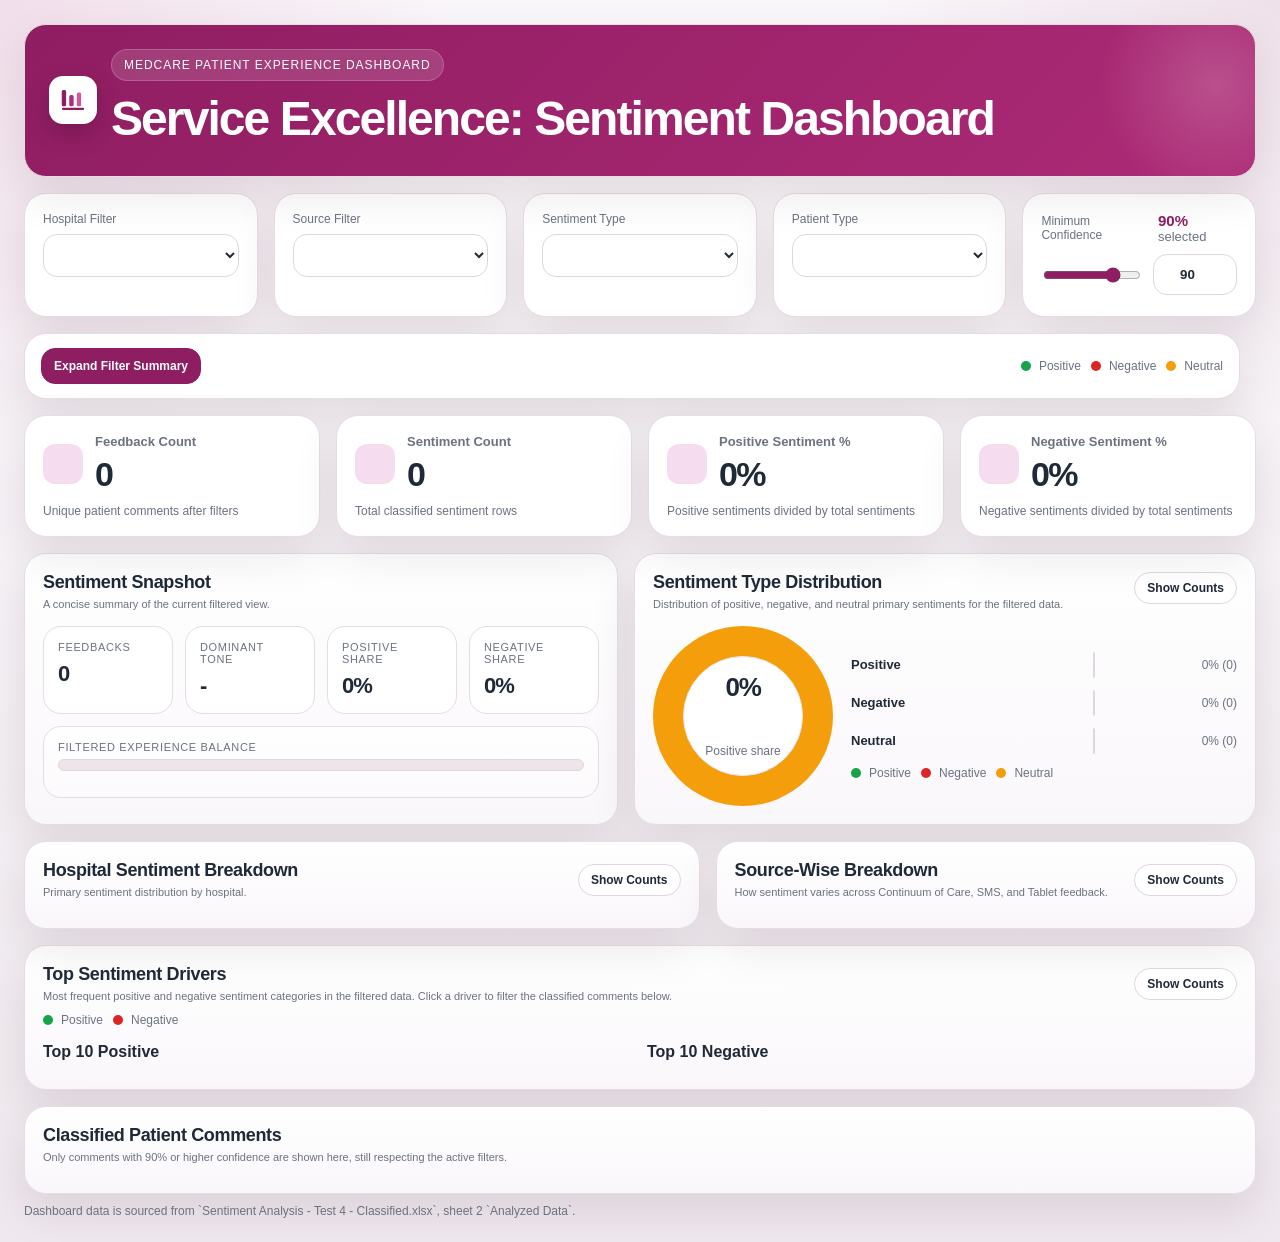
==== sentiment analysis v3/patient_sentiment_dashboard.html @ 159002b5 "Add Netlify-ready patient sentiment dashboard" ====
<!doctype html>
<html lang="en">
<head>
  <meta charset="utf-8" />
  <meta name="viewport" content="width=device-width, initial-scale=1" />
  <title>Service Excellence: Sentiment Dashboard</title>
  <style>
    :root{
      --bg:#f4f0f4;
      --panel:#ffffff;
      --panel-2:#faf7fa;
      --text:#1f2937;
      --muted:#6b7280;
      --line:#e5dce4;
      --brand:#8f1d62;
      --brand-2:#b02c78;
      --brand-soft:#f5dcef;
      --pos:#16a34a;
      --neg:#dc2626;
      --neu:#f59e0b;
      --shadow:0 18px 44px rgba(53, 14, 34, .10);
      --radius:22px;
    }
    *{box-sizing:border-box}
    body{
      margin:0;
      font-family:Inter, "Segoe UI", Arial, sans-serif;
      color:var(--text);
      background:
        radial-gradient(circle at top left, rgba(176,44,120,.12), transparent 26%),
        radial-gradient(circle at top right, rgba(143,29,98,.10), transparent 24%),
        linear-gradient(180deg, #faf7fa 0%, #f4f0f4 55%, #efe8ee 100%);
      min-height:100vh;
    }
    .wrap{max-width:1520px;margin:0 auto;padding:24px}
    .hero,.card{background:var(--panel);border:1px solid var(--line);border-radius:var(--radius);box-shadow:var(--shadow)}
    .hero{
      padding:24px;
      position:relative;
      overflow:hidden;
      background:
        linear-gradient(135deg, rgba(143,29,98,.96), rgba(176,44,120,.90)),
        var(--brand);
      color:#fff;
    }
    .hero::after{
      content:"";
      position:absolute;
      right:-80px; top:-60px;
      width:240px;height:240px;border-radius:50%;
      background:radial-gradient(circle, rgba(255,255,255,.18), transparent 68%);
    }
    .brand-row{display:flex;align-items:center;gap:14px;flex-wrap:wrap}
    .brand-mark{
      width:48px;height:48px;border-radius:14px;background:#fff;display:grid;place-items:center;
      box-shadow:0 10px 24px rgba(0,0,0,.18)
    }
    .brand-mark svg{width:30px;height:30px}
    .eyebrow{
      display:inline-flex;align-items:center;gap:8px;
      padding:8px 12px;border-radius:999px;
      background:rgba(255,255,255,.14);border:1px solid rgba(255,255,255,.18);
      color:#fff;font-size:12px;text-transform:uppercase;letter-spacing:.08em
    }
    h1{margin:14px 0 8px;font-size:clamp(28px,4vw,48px);line-height:1.02;letter-spacing:-.04em}
    .sub{max-width:1020px;color:rgba(255,255,255,.88);line-height:1.65;font-size:14px}
    .grid{display:grid;gap:16px;margin-top:16px}
    .filters{grid-template-columns:repeat(5,minmax(0,1fr))}
    .kpis{grid-template-columns:repeat(4,minmax(0,1fr))}
    .two-col{grid-template-columns:1.25fr 1fr}
    .three-col{grid-template-columns:1.05fr 1.05fr 1.35fr}
    .card{padding:18px}
    .card.soft{background:linear-gradient(180deg, var(--panel), var(--panel-2))}
    .section-title{display:flex;justify-content:space-between;align-items:flex-start;gap:14px;margin-bottom:14px}
    .section-title h2{margin:0;font-size:18px;letter-spacing:-.02em}
    .section-title p{margin:4px 0 0;color:var(--muted);font-size:11px;line-height:1.35}
    .control label,.field label{display:block;margin-bottom:8px;color:var(--muted);font-size:12px}
    .control select,.control input,.field select,.field input{
      width:100%;border:1px solid #e0d6df;border-radius:14px;background:#fff;color:var(--text);
      padding:12px 14px;outline:none
    }
    .control input[type="number"]{appearance:textfield}
    .confidence-head{display:flex;justify-content:space-between;align-items:center;gap:8px;margin-bottom:8px}
    .confidence-value{font-size:13px;color:var(--muted)}
    .confidence-value strong{color:var(--brand);font-size:15px}
    .confidence-row{display:flex;gap:10px;align-items:center}
    .confidence-row input[type="range"]{flex:1;accent-color:var(--brand)}
    .confidence-row input[type="number"]{width:84px;text-align:center;font-weight:700}
    .switch-row{display:flex;gap:10px;align-items:center;justify-content:space-between}
    .btn{
      border:1px solid #e0d6df;background:#fff;color:var(--text);
      border-radius:14px;padding:12px 14px;font-weight:700;cursor:pointer
    }
    .btn.primary{background:var(--brand);border-color:var(--brand);color:#fff}
    .btn.ghost{background:#fff}
    .metric{
      padding:18px;min-height:122px;display:flex;flex-direction:column;justify-content:space-between;position:relative;overflow:hidden
    }
    .metric .top{display:flex;align-items:center;gap:12px}
    .metric .icon{
      width:40px;height:40px;border-radius:12px;display:grid;place-items:center;
      background:var(--brand-soft);color:var(--brand)
    }
    .metric svg{width:21px;height:21px}
    .metric .label{color:var(--muted);font-size:13px;font-weight:600}
    .metric .value{font-size:34px;font-weight:800;letter-spacing:-.05em;margin-top:6px}
    .metric .hint{color:var(--muted);font-size:12px}
    .pulse{
      display:grid;gap:12px;align-content:start
    }
    .pulse-grid{display:grid;grid-template-columns:1fr 1fr;gap:12px}
    .pulse-box{
      padding:14px;border-radius:18px;background:linear-gradient(180deg, #fff, #fcfafc);border:1px solid var(--line)
    }
    .pulse-box .k{font-size:11px;color:var(--muted);margin-bottom:6px;text-transform:uppercase;letter-spacing:.06em}
    .pulse-box .v{font-size:18px;font-weight:800;letter-spacing:-.03em}
    .scorebar{height:12px;border-radius:999px;background:#ede5ea;overflow:hidden;border:1px solid #e0d6df}
    .scorebar > div{height:100%}
    .legend{display:flex;flex-wrap:wrap;gap:10px;align-items:center}
    .legend .item{display:inline-flex;gap:8px;align-items:center;font-size:12px;color:var(--muted)}
    .dot{width:10px;height:10px;border-radius:999px}
    .dot.pos{background:var(--pos)} .dot.neg{background:var(--neg)} .dot.neu{background:var(--neu)}
    .stack-list{display:grid;gap:10px}
    .stack-row{display:grid;grid-template-columns:230px 1fr 130px;gap:12px;align-items:center}
    .stack-name{font-size:13px;font-weight:700}
    .stack{
      height:26px;display:flex;border-radius:999px;overflow:hidden;background:#eee5ea;border:1px solid #e0d6df
    }
    .seg{height:100%}
    .seg.pos{background:linear-gradient(90deg, #34d399, var(--pos))}
    .seg.neg{background:linear-gradient(90deg, #f87171, var(--neg))}
    .seg.neu{background:linear-gradient(90deg, #fcd34d, var(--neu))}
    .metric-label{font-size:12px;color:var(--muted);text-align:right;font-variant-numeric:tabular-nums}
    .metric-label strong{color:var(--text)}
    .chart-grid{display:grid;gap:12px}
    .source-row{display:grid;grid-template-columns:170px 1fr 130px;gap:12px;align-items:center}
    .source-name{font-size:13px;font-weight:700}
    .source-bars{display:grid;gap:6px}
    .source-bars .bar{height:26px;border-radius:999px;overflow:hidden;background:#eee5ea;border:1px solid #e0d6df;display:flex}
    .source-bars .bar span{height:100%}
    .source-bars .bar .pos{background:var(--pos)} .source-bars .bar .neg{background:var(--neg)} .source-bars .bar .neu{background:var(--neu)}
    .donut-wrap{display:grid;grid-template-columns:180px 1fr;gap:18px;align-items:center}
    .donut{
      width:180px;height:180px;border-radius:50%;
      background:
        conic-gradient(var(--pos) 0 0, var(--neg) 0 0, var(--neu) 0 0);
      position:relative;margin:0 auto;
    }
    .donut::after{
      content:"";position:absolute;inset:30px;border-radius:50%;background:#fff;border:1px solid #eee5ea
    }
    .donut-center{
      position:absolute;inset:0;display:grid;place-items:center;text-align:center;z-index:1;padding:28px
    }
    .donut-center strong{display:block;font-size:26px;letter-spacing:-.05em}
    .donut-center span{display:block;color:var(--muted);font-size:12px;line-height:1.4;margin-top:4px}
    .trend-tags{display:flex;gap:10px;flex-wrap:wrap;margin-top:12px}
    .tag{
      display:inline-flex;align-items:center;gap:8px;padding:8px 10px;border-radius:999px;
      background:#fff;border:1px solid var(--line);font-size:12px;color:var(--text)
    }
    .tag .sw{width:10px;height:10px;border-radius:999px}
    .tag .sw.pos{background:var(--pos)} .tag .sw.neg{background:var(--neg)} .tag .sw.neu{background:var(--neu)}
    .list-card{display:grid;gap:14px}
    .sent-list{display:grid;gap:10px}
    .sent-item{
      padding:12px 14px;border:1px solid var(--line);border-radius:16px;background:linear-gradient(180deg,#fff,#fcfafc)
    }
    .sent-item.clickable{cursor:pointer;transition:transform .15s ease,border-color .15s ease,box-shadow .15s ease}
    .sent-item.clickable:hover{transform:translateY(-1px);border-color:#d8bfd0;box-shadow:0 10px 22px rgba(53, 14, 34, .08)}
    .sent-item.active{border-color:var(--brand);box-shadow:0 0 0 1px rgba(143,29,98,.16), 0 14px 28px rgba(53, 14, 34, .10)}
    .sent-item .row{display:flex;justify-content:space-between;gap:12px;align-items:flex-start}
    .sent-item .t{font-weight:800;font-size:13px;line-height:1.45}
    .sent-item .m{font-size:12px;color:var(--muted)}
    .sent-item .bar{height:10px;border-radius:999px;overflow:hidden;background:#eee5ea;margin-top:10px}
    .sent-item .bar > div{height:100%}
    .sent-item.pos .bar > div{background:var(--pos)} .sent-item.neg .bar > div{background:var(--neg)}
    .sent-item .share{font-size:12px;font-variant-numeric:tabular-nums;color:var(--muted);white-space:nowrap}
    .comments{
      display:grid;gap:10px;max-height:460px;overflow:auto;padding-right:4px
    }
    .comment{
      border:1px solid var(--line);border-radius:16px;padding:14px;background:#fff
    }
    .comment-top{display:flex;justify-content:space-between;gap:12px;align-items:center;flex-wrap:wrap;margin-bottom:8px}
    .chips{display:flex;gap:8px;flex-wrap:wrap}
    .chip{
      padding:5px 9px;border-radius:999px;font-size:11px;font-weight:700;
      background:var(--brand-soft);color:var(--brand);border:1px solid #ead3e2
    }
    .chip.pos{background:#e9f9ef;color:var(--pos);border-color:#c8efd1}
    .chip.neg{background:#feecec;color:var(--neg);border-color:#f9cdcd}
    .chip.neu{background:#fff6dd;color:#a16207;border-color:#f8e7b6}
    .comment p{margin:0;color:var(--text);line-height:1.55;font-size:13px}
    .comment-filter-note{color:var(--muted);font-size:12px;margin-bottom:10px}
    .table-head,.table-row{
      display:grid;grid-template-columns:160px 140px 1fr 120px 100px;gap:12px;align-items:start
    }
    .table-head{
      color:var(--muted);font-size:12px;font-weight:700;padding:0 10px 8px
    }
    .table-row{
      padding:12px 10px;border-top:1px solid #eee5ea
    }
    .table-row .comment-cell{font-size:13px;line-height:1.45}
    .empty{
      padding:16px;border:1px dashed #d8c7d1;border-radius:16px;background:#fcfafc;color:var(--muted);text-align:center
    }
    .footer{color:var(--muted);font-size:12px;margin-top:10px}
    .toolbar{display:flex;justify-content:space-between;align-items:center;gap:12px;flex-wrap:wrap}
    .toggles{display:flex;gap:10px;align-items:center;flex-wrap:wrap}
    .modal-backdrop{
      position:fixed;inset:0;background:rgba(17,24,39,.45);display:none;align-items:center;justify-content:center;padding:20px;z-index:50
    }
    .modal-backdrop.open{display:flex}
    .modal{
      width:min(860px,100%);background:#fff;border-radius:24px;border:1px solid #eadce4;box-shadow:0 26px 80px rgba(0,0,0,.22);overflow:hidden
    }
    .modal-head,.modal-body{padding:18px 20px}
    .modal-head{display:flex;justify-content:space-between;gap:12px;align-items:center;border-bottom:1px solid #eee5ea;background:#fcfafc}
    .modal-head h3{margin:0;font-size:18px}
    .modal-body{display:grid;grid-template-columns:1fr 1fr;gap:14px}
    .panel-head{display:flex;justify-content:space-between;align-items:center;gap:10px;margin-bottom:10px;flex-wrap:wrap}
    .panel-actions{display:flex;gap:10px;align-items:center;flex-wrap:wrap}
    .panel-toggle{
      border:1px solid #e0d6df;background:#fff;color:var(--text);border-radius:999px;padding:8px 12px;
      font-size:12px;font-weight:800;cursor:pointer
    }
    .panel-toggle.on{background:var(--brand);border-color:var(--brand);color:#fff}
    .panel-stats{display:flex;gap:10px;align-items:center;flex-wrap:wrap}
    .panel-stat{
      padding:8px 10px;border-radius:999px;background:#fff;border:1px solid var(--line);
      font-size:12px;font-weight:800;color:var(--text)
    }
    .summary-grid{display:grid;grid-template-columns:repeat(4,minmax(0,1fr));gap:12px}
    .summary-stat{
      padding:14px;border:1px solid var(--line);border-radius:18px;background:#fff
    }
    .summary-stat .k{font-size:11px;color:var(--muted);margin-bottom:8px;text-transform:uppercase;letter-spacing:.06em}
    .summary-stat .v{font-size:22px;font-weight:800;letter-spacing:-.04em}
    .mini-box{padding:14px;border-radius:16px;background:#fff;border:1px solid var(--line)}
    .mini-box .k{font-size:12px;color:var(--muted);margin-bottom:6px}
    .mini-box .v{font-size:16px;font-weight:800}
    @media (max-width:1180px){
      .filters,.kpis,.two-col,.three-col,.donut-wrap,.modal-body,.summary-grid{grid-template-columns:1fr 1fr}
      .stack-row,.source-row,.table-head,.table-row{grid-template-columns:1fr}
    }
    @media (max-width:760px){
      .wrap{padding:14px}
      .filters,.kpis,.two-col,.three-col,.donut-wrap,.modal-body,.summary-grid{grid-template-columns:1fr}
      .hero{padding:20px}
      .metric .value{font-size:30px}
    }
  </style>
</head>
<body>
  <div class="wrap">
    <section class="hero">
      <div class="brand-row">
        <div class="brand-mark" aria-hidden="true">
          <svg viewBox="0 0 24 24" fill="none">
            <rect x="3" y="4" width="3.5" height="13" rx="1.2" fill="#8f1d62"/>
            <rect x="9" y="8" width="3.5" height="9" rx="1.2" fill="#b02c78"/>
            <rect x="15" y="6" width="3.5" height="11" rx="1.2" fill="#d05a97"/>
            <path d="M4 19h16" stroke="#8f1d62" stroke-width="1.8" stroke-linecap="round"/>
          </svg>
        </div>
        <div>
          <div class="eyebrow">Medcare Patient Experience Dashboard</div>
          <h1>Service Excellence: Sentiment Dashboard</h1>
        </div>
      </div>
    </section>

    <section class="grid filters">
      <div class="card control"><label>Hospital Filter</label><select id="hospitalFilter"></select></div>
      <div class="card control"><label>Source Filter</label><select id="sourceFilter"></select></div>
      <div class="card control"><label>Sentiment Type</label><select id="polarityFilter"></select></div>
      <div class="card control"><label>Patient Type</label><select id="patientTypeFilter"></select></div>
      <div class="card control">
        <div class="confidence-head">
          <label style="margin:0">Minimum Confidence</label>
          <div class="confidence-value"><strong id="confidenceValue">90%</strong> selected</div>
        </div>
        <div class="confidence-row">
          <input id="confidenceRange" type="range" min="0" max="100" step="1" value="90" />
          <input id="confidenceInput" type="number" min="0" max="100" step="1" value="90" />
        </div>
      </div>
    </section>

    <section class="grid" style="grid-template-columns:1fr auto;align-items:center">
      <div class="toolbar card" style="padding:14px 16px">
        <div style="display:flex;gap:10px;align-items:center;flex-wrap:wrap">
          <button id="contextBtn" class="btn primary" style="font-size:12px;padding:10px 12px" type="button">Expand Filter Summary</button>
        </div>
        <div class="legend" id="legendTop">
          <span class="item"><span class="dot pos"></span>Positive</span>
          <span class="item"><span class="dot neg"></span>Negative</span>
          <span class="item"><span class="dot neu"></span>Neutral</span>
        </div>
      </div>
    </section>

    <section class="grid kpis">
      <div class="card metric"><div class="top"><div class="icon" id="kpiIcon1"></div><div><div class="label">Feedback Count</div><div class="value" id="feedbackCount">0</div></div></div><div class="hint">Unique patient comments after filters</div></div>
      <div class="card metric"><div class="top"><div class="icon" id="kpiIcon2"></div><div><div class="label">Sentiment Count</div><div class="value" id="sentimentCount">0</div></div></div><div class="hint">Total classified sentiment rows</div></div>
      <div class="card metric"><div class="top"><div class="icon" id="kpiIcon3"></div><div><div class="label">Positive Sentiment %</div><div class="value" id="positiveRate">0%</div></div></div><div class="hint">Positive sentiments divided by total sentiments</div></div>
      <div class="card metric"><div class="top"><div class="icon" id="kpiIcon4"></div><div><div class="label">Negative Sentiment %</div><div class="value" id="negativeRate">0%</div></div></div><div class="hint">Negative sentiments divided by total sentiments</div></div>
    </section>

    <section class="grid two-col">
      <div class="card soft">
        <div class="section-title">
          <div>
            <h2>Sentiment Snapshot</h2>
            <p>A concise summary of the current filtered view.</p>
          </div>
        </div>
        <div class="summary-grid">
          <div class="summary-stat"><div class="k">Feedbacks</div><div class="v" id="snapshotFeedbacks">0</div></div>
          <div class="summary-stat"><div class="k">Dominant Tone</div><div class="v" id="dominantSentiment">-</div></div>
          <div class="summary-stat"><div class="k">Positive Share</div><div class="v" id="snapshotPositive">0%</div></div>
          <div class="summary-stat"><div class="k">Negative Share</div><div class="v" id="snapshotNegative">0%</div></div>
        </div>
        <div class="pulse-box" style="margin-top:12px">
          <div class="k">Filtered experience balance</div>
          <div class="scorebar"><div id="balanceBar" style="width:0%;background:var(--brand)"></div></div>
          <div class="trend-tags" id="pulseTags"></div>
        </div>
      </div>
      <div class="card soft">
        <div class="section-title">
          <div>
            <h2>Sentiment Type Distribution</h2>
            <p>Distribution of positive, negative, and neutral primary sentiments for the filtered data.</p>
          </div>
          <div class="panel-actions">
            <button class="panel-toggle" id="distributionCountToggle" type="button">Show Counts</button>
          </div>
        </div>
        <div class="donut-wrap">
          <div class="donut" id="donutChart">
            <div class="donut-center"><strong id="donutCenterValue">0%</strong><span id="donutCenterLabel">Positive share</span></div>
          </div>
          <div class="chart-grid">
            <div class="stack-row">
              <div class="stack-name">Positive</div>
              <div class="stack"><div id="distPos" class="seg pos" style="width:0%"></div></div>
              <div class="metric-label" id="distPosLabel">0% (0)</div>
            </div>
            <div class="stack-row">
              <div class="stack-name">Negative</div>
              <div class="stack"><div id="distNeg" class="seg neg" style="width:0%"></div></div>
              <div class="metric-label" id="distNegLabel">0% (0)</div>
            </div>
            <div class="stack-row">
              <div class="stack-name">Neutral</div>
              <div class="stack"><div id="distNeu" class="seg neu" style="width:0%"></div></div>
              <div class="metric-label" id="distNeuLabel">0% (0)</div>
            </div>
            <div class="legend">
              <span class="item"><span class="dot pos"></span>Positive</span>
              <span class="item"><span class="dot neg"></span>Negative</span>
              <span class="item"><span class="dot neu"></span>Neutral</span>
            </div>
          </div>
        </div>
      </div>
    </section>

    <section class="grid two-col">
      <div class="card soft">
        <div class="panel-head">
          <div class="section-title" style="margin:0">
            <div>
              <h2>Hospital Sentiment Breakdown</h2>
              <p>Primary sentiment distribution by hospital.</p>
            </div>
          </div>
          <div class="panel-actions">
            <button class="panel-toggle" id="hospitalCountToggle" type="button">Show Counts</button>
          </div>
        </div>
        <div id="hospitalBreakdown" class="stack-list"></div>
      </div>
      <div class="card soft">
        <div class="panel-head">
          <div class="section-title" style="margin:0">
            <div>
              <h2>Source-Wise Breakdown</h2>
              <p>How sentiment varies across Continuum of Care, SMS, and Tablet feedback.</p>
            </div>
          </div>
          <div class="panel-actions">
            <button class="panel-toggle" id="sourceCountToggle" type="button">Show Counts</button>
          </div>
        </div>
        <div id="sourceBreakdown" class="chart-grid"></div>
      </div>
    </section>

    <section class="card soft" style="margin-top:16px">
      <div class="panel-head">
        <div class="section-title" style="margin:0">
          <div>
            <h2>Top Sentiment Drivers</h2>
            <p>Most frequent positive and negative sentiment categories in the filtered data. Click a driver to filter the classified comments below.</p>
          </div>
        </div>
        <div class="panel-actions">
          <button class="panel-toggle" id="driversCountToggle" type="button">Show Counts</button>
        </div>
      </div>
      <div class="legend" style="margin-bottom:8px">
        <span class="item"><span class="dot pos"></span>Positive</span>
        <span class="item"><span class="dot neg"></span>Negative</span>
      </div>
      <div class="grid" style="grid-template-columns:1fr 1fr;gap:14px">
        <div>
          <div style="font-weight:800;margin-bottom:10px">Top 10 Positive</div>
          <div id="topPositive" class="sent-list"></div>
        </div>
        <div>
          <div style="font-weight:800;margin-bottom:10px">Top 10 Negative</div>
          <div id="topNegative" class="sent-list"></div>
        </div>
      </div>
    </section>

    <section class="card soft" style="margin-top:16px">
      <div class="panel-head">
        <div class="section-title" style="margin:0">
          <div>
            <h2>Classified Patient Comments</h2>
            <p>Only comments with 90% or higher confidence are shown here, still respecting the active filters.</p>
          </div>
        </div>
      </div>
      <div id="commentsTable"></div>
    </section>

    <div class="footer">Dashboard data is sourced from `Sentiment Analysis - Test 4 - Classified.xlsx`, sheet 2 `Analyzed Data`.</div>
  </div>

  <div class="modal-backdrop" id="contextModal" aria-hidden="true">
    <div class="modal" role="dialog" aria-modal="true" aria-labelledby="contextTitle">
      <div class="modal-head">
        <h3 id="contextTitle">Current Filter Summary</h3>
        <button class="btn ghost" id="closeContextBtn" type="button">Close</button>
      </div>
      <div class="modal-body" id="contextBody"></div>
    </div>
  </div>

  <script src="patient_sentiment_dashboard_data.js"></script>
  <script>
    const sourceData = window.sentimentDashboardData;
    const summary = sourceData.summary;
    const analyzed = sourceData.analyzed;
    const sentimentCountByFeedback = new Map();
    analyzed.forEach(row => {
      const id = row['Feedback ID'];
      sentimentCountByFeedback.set(id, (sentimentCountByFeedback.get(id) || 0) + 1);
    });

    const state = {
      hospital: 'All',
      source: 'All',
      polarity: 'All',
      patientType: 'All',
      confidence: 90,
      selectedDriver: '',
      showCounts: {
        distribution: false,
        hospital: false,
        source: false,
        drivers: false
      }
    };

    const meta = {
      hospitals: ['All', ...sourceData.meta.hospitals],
      sources: ['All', ...sourceData.meta.sources],
      polarities: ['All', 'Positive', 'Negative', 'Neutral'],
      patientTypes: ['All', ...(sourceData.meta.patient_types || ['IP', 'OP'])]
    };

    const iconSvg = (type) => {
      const icons = {
        comments: '<svg viewBox="0 0 24 24" fill="none"><path d="M5 5h14v9H9l-4 4V5z" stroke="currentColor" stroke-width="1.8" stroke-linejoin="round"/><path d="M8 8h8M8 11h5" stroke="currentColor" stroke-width="1.8" stroke-linecap="round"/></svg>',
        pulse: '<svg viewBox="0 0 24 24" fill="none"><path d="M4 13h3l2-6 4 12 2-6h5" stroke="currentColor" stroke-width="1.8" stroke-linecap="round" stroke-linejoin="round"/></svg>',
        up: '<svg viewBox="0 0 24 24" fill="none"><path d="M12 19V5m0 0l-5 5m5-5 5 5" stroke="currentColor" stroke-width="1.8" stroke-linecap="round" stroke-linejoin="round"/></svg>',
        down: '<svg viewBox="0 0 24 24" fill="none"><path d="M12 5v14m0 0l-5-5m5 5 5-5" stroke="currentColor" stroke-width="1.8" stroke-linecap="round" stroke-linejoin="round"/></svg>',
        filter: '<svg viewBox="0 0 24 24" fill="none"><path d="M4 6h16l-6 7v5l-4 2v-7L4 6z" stroke="currentColor" stroke-width="1.8" stroke-linejoin="round"/></svg>'
      };
      return icons[type] || icons.filter;
    };

    document.getElementById('kpiIcon1').innerHTML = iconSvg('comments');
    document.getElementById('kpiIcon2').innerHTML = iconSvg('pulse');
    document.getElementById('kpiIcon3').innerHTML = iconSvg('up');
    document.getElementById('kpiIcon4').innerHTML = iconSvg('down');

    const el = {
      hospital: document.getElementById('hospitalFilter'),
      source: document.getElementById('sourceFilter'),
      polarity: document.getElementById('polarityFilter'),
      patientType: document.getElementById('patientTypeFilter'),
      confidenceRange: document.getElementById('confidenceRange'),
      confidenceInput: document.getElementById('confidenceInput'),
      confidenceValue: document.getElementById('confidenceValue'),
      distributionCountToggle: document.getElementById('distributionCountToggle'),
      hospitalCountToggle: document.getElementById('hospitalCountToggle'),
      sourceCountToggle: document.getElementById('sourceCountToggle'),
      driversCountToggle: document.getElementById('driversCountToggle'),
      feedbackCount: document.getElementById('feedbackCount'),
      sentimentCount: document.getElementById('sentimentCount'),
      positiveRate: document.getElementById('positiveRate'),
      negativeRate: document.getElementById('negativeRate'),
      dominantSentiment: document.getElementById('dominantSentiment'),
      snapshotFeedbacks: document.getElementById('snapshotFeedbacks'),
      snapshotPositive: document.getElementById('snapshotPositive'),
      snapshotNegative: document.getElementById('snapshotNegative'),
      balanceBar: document.getElementById('balanceBar'),
      pulseTags: document.getElementById('pulseTags'),
      donutChart: document.getElementById('donutChart'),
      donutCenterValue: document.getElementById('donutCenterValue'),
      donutCenterLabel: document.getElementById('donutCenterLabel'),
      distPos: document.getElementById('distPos'),
      distNeg: document.getElementById('distNeg'),
      distNeu: document.getElementById('distNeu'),
      distPosLabel: document.getElementById('distPosLabel'),
      distNegLabel: document.getElementById('distNegLabel'),
      distNeuLabel: document.getElementById('distNeuLabel'),
      hospitalBreakdown: document.getElementById('hospitalBreakdown'),
      sourceBreakdown: document.getElementById('sourceBreakdown'),
      topPositive: document.getElementById('topPositive'),
      topNegative: document.getElementById('topNegative'),
      commentsTable: document.getElementById('commentsTable'),
      contextBtn: document.getElementById('contextBtn'),
      contextModal: document.getElementById('contextModal'),
      closeContextBtn: document.getElementById('closeContextBtn'),
      contextBody: document.getElementById('contextBody')
    };

    function fillSelect(node, values){
      node.innerHTML = values.map(v => `<option value="${v}">${v}</option>`).join('');
      node.value = values[0];
    }

    fillSelect(el.hospital, meta.hospitals);
    fillSelect(el.source, meta.sources);
    fillSelect(el.polarity, meta.polarities);
    fillSelect(el.patientType, meta.patientTypes);

    function fmtPanelShare(panel, pct, count){
      const p = `${pct.toFixed(1)}%`;
      return state.showCounts[panel] ? `${p} (${count.toLocaleString()})` : p;
    }

    function cleanText(v){
      return String(v ?? '').replace(/\u00a0/g, ' ').replace(/\s+/g, ' ').trim();
    }

    function escapeAttr(v){
      return cleanText(v)
        .replace(/&/g, '&amp;')
        .replace(/"/g, '&quot;')
        .replace(/'/g, '&#39;')
        .replace(/</g, '&lt;')
        .replace(/>/g, '&gt;');
    }

    function primaryFilter(row){
      return (state.hospital === 'All' || row['Unit Name'] === state.hospital)
        && (state.source === 'All' || row['Source'] === state.source)
        && (state.polarity === 'All' || row['Primary Polarity'] === state.polarity)
        && (state.patientType === 'All' || row['Patient Type'] === state.patientType)
        && Number(row['Primary Confidence'] || 0) >= state.confidence;
    }

    function sentimentFilter(row){
      return (state.hospital === 'All' || row['Unit Name'] === state.hospital)
        && (state.source === 'All' || row['Source'] === state.source)
        && (state.polarity === 'All' || row['Sentiment Type (Polarity)'] === state.polarity)
        && (state.patientType === 'All' || row['Patient Type'] === state.patientType)
        && Number(row['Confidence'] || 0) >= state.confidence;
    }

    function updateKpis(sumRows, senRows){
      const uniqComments = new Set(sumRows.map(r => r['Feedback ID'])).size;
      const positive = senRows.filter(r => r['Sentiment Type (Polarity)'] === 'Positive').length;
      const negative = senRows.filter(r => r['Sentiment Type (Polarity)'] === 'Negative').length;
      const total = senRows.length || 1;
      el.feedbackCount.textContent = uniqComments.toLocaleString();
      el.sentimentCount.textContent = senRows.length.toLocaleString();
      el.positiveRate.textContent = `${((positive/total)*100).toFixed(1)}%`;
      el.negativeRate.textContent = `${((negative/total)*100).toFixed(1)}%`;
      el.snapshotFeedbacks.textContent = uniqComments.toLocaleString();
      el.snapshotPositive.textContent = `${((positive/total)*100).toFixed(1)}%`;
      el.snapshotNegative.textContent = `${((negative/total)*100).toFixed(1)}%`;
    }

    function updatePulse(sumRows, senRows){
      const positive = sumRows.filter(r => r['Primary Polarity'] === 'Positive').length;
      const negative = sumRows.filter(r => r['Primary Polarity'] === 'Negative').length;
      const neutral = sumRows.filter(r => r['Primary Polarity'] === 'Neutral').length;
      const total = sumRows.length || 1;
      const posPct = positive / total;
      const negPct = negative / total;
      const neuPct = neutral / total;
      const dominant = [
        ['Positive', positive],
        ['Negative', negative],
        ['Neutral', neutral]
      ].sort((a,b)=>b[1]-a[1])[0][0];
      el.dominantSentiment.textContent = dominant;
      el.balanceBar.style.width = `${Math.max(8, Math.min(100, (posPct - negPct + 1) * 50))}%`;
      el.balanceBar.style.background = dominant === 'Negative' ? 'var(--neg)' : dominant === 'Neutral' ? 'var(--neu)' : 'var(--brand)';
      const topPos = topBySentiment(senRows, 'Positive')[0];
      const topNeg = topBySentiment(senRows, 'Negative')[0];
      el.pulseTags.innerHTML = [
        topPos ? `<span class="tag"><span class="sw pos"></span>Top strength: ${cleanText(topPos[0])}</span>` : '',
        topNeg ? `<span class="tag"><span class="sw neg"></span>Top issue: ${cleanText(topNeg[0])}</span>` : '',
        `<span class="tag"><span class="sw neu"></span>Neutral share: ${(neuPct * 100).toFixed(1)}%</span>`
      ].join('');
    }

    function topBySentiment(senRows, polarity){
      const counts = {};
      senRows.filter(r => r['Sentiment Type (Polarity)'] === polarity).forEach(r => {
        const name = r['Sentiment Category'];
        counts[name] = (counts[name] || 0) + 1;
      });
      return Object.entries(counts).sort((a,b)=>b[1]-a[1]).slice(0,10);
    }

    function updateDistribution(sumRows){
      const total = sumRows.length || 1;
      const counts = {
        Positive: sumRows.filter(r => r['Primary Polarity'] === 'Positive').length,
        Negative: sumRows.filter(r => r['Primary Polarity'] === 'Negative').length,
        Neutral: sumRows.filter(r => r['Primary Polarity'] === 'Neutral').length
      };
      const pos = counts.Positive / total * 100;
      const neg = counts.Negative / total * 100;
      const neu = counts.Neutral / total * 100;
      el.donutChart.style.background = `conic-gradient(var(--pos) 0 ${pos}%, var(--neg) ${pos}% ${pos+neg}%, var(--neu) ${pos+neg}% 100%)`;
      el.donutCenterValue.textContent = `${pos.toFixed(1)}%`;
      el.donutCenterLabel.textContent = 'Positive share';
      el.distPos.style.width = `${pos}%`;
      el.distNeg.style.width = `${neg}%`;
      el.distNeu.style.width = `${neu}%`;
      el.distPosLabel.textContent = fmtPanelShare('distribution', pos, counts.Positive);
      el.distNegLabel.textContent = fmtPanelShare('distribution', neg, counts.Negative);
      el.distNeuLabel.textContent = fmtPanelShare('distribution', neu, counts.Neutral);
    }

    function updateHospitalBreakdown(sumRows){
      const hospitals = sourceData.meta.hospitals
        .map(h => {
          const rows = sumRows.filter(r => r['Unit Name'] === h);
          return { h, rows, total: rows.length };
        })
        .filter(item => item.total > 0)
        .sort((a, b) => b.total - a.total || a.h.localeCompare(b.h));
      const html = hospitals.map(({ h, rows, total }) => {
        const p = rows.filter(r => r['Primary Polarity'] === 'Positive').length;
        const n = rows.filter(r => r['Primary Polarity'] === 'Negative').length;
        const u = rows.filter(r => r['Primary Polarity'] === 'Neutral').length;
        const pp = p/total*100, np = n/total*100, up = u/total*100;
        return `
          <div class="stack-row">
            <div class="stack-name">${cleanText(h)}</div>
            <div class="stack">
              <div class="seg pos" style="width:${pp}%"></div>
              <div class="seg neg" style="width:${np}%"></div>
              <div class="seg neu" style="width:${up}%"></div>
            </div>
            <div class="metric-label">${fmtPanelShare('hospital', total / sumRows.length * 100, total)}</div>
          </div>`;
      }).join('');
      el.hospitalBreakdown.innerHTML = html || '<div class="empty">No feedback matches the selected filters.</div>';
    }

    function updateSourceBreakdown(sumRows){
      const sources = sourceData.meta.sources;
      const html = sources.map(src => {
        const rows = sumRows.filter(r => r['Source'] === src);
        if (!rows.length) return '';
        const total = rows.length;
        const p = rows.filter(r => r['Primary Polarity'] === 'Positive').length;
        const n = rows.filter(r => r['Primary Polarity'] === 'Negative').length;
        const u = rows.filter(r => r['Primary Polarity'] === 'Neutral').length;
        const pp = p/total*100, np = n/total*100, up = u/total*100;
        return `
          <div class="source-row">
            <div class="source-name">${cleanText(src)}</div>
            <div class="source-bars">
              <div class="bar">
                <span class="pos" style="width:${pp}%"></span>
                <span class="neg" style="width:${np}%"></span>
                <span class="neu" style="width:${up}%"></span>
              </div>
            </div>
            <div class="metric-label">${fmtPanelShare('source', total / sumRows.length * 100, total)}</div>
          </div>`;
      }).filter(Boolean).join('');
      el.sourceBreakdown.innerHTML = html || '<div class="empty">No source data matches the selected filters.</div>';
    }

    function updateTopLists(senRows){
      const pos = topBySentiment(senRows, 'Positive');
      const neg = topBySentiment(senRows, 'Negative');
      const render = (rows, polarity) => {
        if (!rows.length) return '<div class="empty">No matching sentiment rows.</div>';
        const total = rows.reduce((s, r) => s + r[1], 0);
        return rows.map(([name, count]) => {
          const driverName = cleanText(name);
          const pct = total ? count / total * 100 : 0;
          return `
            <div class="sent-item clickable ${polarity === 'Positive' ? 'pos' : 'neg'} ${state.selectedDriver === driverName ? 'active' : ''}" data-driver="${escapeAttr(driverName)}" title="Click to filter comments by this sentiment driver">
              <div class="row">
                <div class="t">${driverName}</div>
                <div class="share">${fmtPanelShare('drivers', pct, count)}</div>
              </div>
              <div class="bar"><div style="width:${pct}%"></div></div>
            </div>`;
        }).join('');
      };
      el.topPositive.innerHTML = render(pos, 'Positive');
      el.topNegative.innerHTML = render(neg, 'Negative');
    }

    function updateComments(sumRows){
      const filtered = sumRows.filter(r =>
        Number(r['Primary Confidence'] || 0) >= 90 &&
        String(r['Primary Sentiment'] || '').trim() !== 'Overall Positive' &&
        (!state.selectedDriver || String(r['Primary Sentiment'] || '').trim() === state.selectedDriver)
      );
      if (!filtered.length){
        const note = state.selectedDriver
          ? `for ${state.selectedDriver}`
          : 'for the current filters';
        el.commentsTable.innerHTML = `<div class="empty">No non-overall-positive comments meet the 90% confidence threshold ${note}.</div>`;
        return;
      }
      const filterNote = state.selectedDriver
        ? `<div class="comment-filter-note">Filtered by top sentiment driver: <strong>${cleanText(state.selectedDriver)}</strong></div>`
        : '';
      const rows = filtered.slice(0, 200).map(r => `
        <div class="comment">
          <div class="comment-top">
            <div class="chips">
              <span class="chip">${cleanText(r['Unit Name'])}</span>
              <span class="chip">${cleanText(r['Source'])}</span>
              <span class="chip ${String(r['Primary Polarity']).toLowerCase().slice(0,3)}">${cleanText(r['Primary Sentiment'])}</span>
            </div>
            <div class="chips">
              <span class="chip">${cleanText(r['Patient Type'])}</span>
              <span class="chip">${Number(r['Primary Confidence'] || 0)}%</span>
            </div>
          </div>
          <div class="chips" style="margin-bottom:8px">
            <span class="chip">Sentiments Gathered: ${sentimentCountByFeedback.get(r['Feedback ID']) || 1}</span>
          </div>
          <p>${cleanText(r['Patient Comment'])}</p>
        </div>
      `).join('');
      el.commentsTable.innerHTML = `${filterNote}<div class="comments">${rows}</div>`;
    }

    function updateContextModal(sumRows, senRows){
      const hospitals = new Set(sumRows.map(r => r['Unit Name'])).size;
      const sources = new Set(sumRows.map(r => r['Source'])).size;
      const comments = new Set(sumRows.map(r => r['Feedback ID'])).size;
      const positive = senRows.filter(r => r['Sentiment Type (Polarity)'] === 'Positive').length;
      const negative = senRows.filter(r => r['Sentiment Type (Polarity)'] === 'Negative').length;
      const neutral = senRows.filter(r => r['Sentiment Type (Polarity)'] === 'Neutral').length;
      el.contextBody.innerHTML = `
        <div class="mini-box"><div class="k">Hospital Filter</div><div class="v">${state.hospital}</div></div>
        <div class="mini-box"><div class="k">Source Filter</div><div class="v">${state.source}</div></div>
        <div class="mini-box"><div class="k">Sentiment Type</div><div class="v">${state.polarity}</div></div>
        <div class="mini-box"><div class="k">Patient Type</div><div class="v">${state.patientType}</div></div>
        <div class="mini-box"><div class="k">Minimum Confidence</div><div class="v">${state.confidence}%</div></div>
        <div class="mini-box"><div class="k">Visible Hospitals</div><div class="v">${hospitals}</div></div>
        <div class="mini-box"><div class="k">Visible Sources</div><div class="v">${sources}</div></div>
        <div class="mini-box"><div class="k">Visible Comments</div><div class="v">${comments}</div></div>
        <div class="mini-box"><div class="k">Visible Sentiments</div><div class="v">${senRows.length}</div></div>
        <div class="mini-box"><div class="k">Positive / Negative / Neutral</div><div class="v">${positive} / ${negative} / ${neutral}</div></div>
      `;
    }

    function update(){
      const filteredSummary = summary.filter(primaryFilter);
      const filteredAnalyzed = analyzed.filter(sentimentFilter);
      updateKpis(filteredSummary, filteredAnalyzed);
      updatePulse(filteredSummary, filteredAnalyzed);
      updateDistribution(filteredSummary);
      updateHospitalBreakdown(filteredSummary);
      updateSourceBreakdown(filteredSummary);
      updateTopLists(filteredAnalyzed);
      updateComments(filteredSummary);
      updateContextModal(filteredSummary, filteredAnalyzed);
      el.confidenceValue.innerHTML = `<strong>${state.confidence}%</strong> selected`;
      el.distributionCountToggle.classList.toggle('on', state.showCounts.distribution);
      el.distributionCountToggle.textContent = state.showCounts.distribution ? 'Hide Counts' : 'Show Counts';
      el.hospitalCountToggle.classList.toggle('on', state.showCounts.hospital);
      el.hospitalCountToggle.textContent = state.showCounts.hospital ? 'Hide Counts' : 'Show Counts';
      el.sourceCountToggle.classList.toggle('on', state.showCounts.source);
      el.sourceCountToggle.textContent = state.showCounts.source ? 'Hide Counts' : 'Show Counts';
      el.driversCountToggle.classList.toggle('on', state.showCounts.drivers);
      el.driversCountToggle.textContent = state.showCounts.drivers ? 'Hide Counts' : 'Show Counts';
    }

    function syncStateFromControls(){
      state.hospital = el.hospital.value;
      state.source = el.source.value;
      state.polarity = el.polarity.value;
      state.patientType = el.patientType.value;
      state.confidence = Math.min(100, Math.max(0, Number(el.confidenceInput.value || 0)));
      el.confidenceRange.value = state.confidence;
      el.confidenceInput.value = state.confidence;
    }

    [el.hospital, el.source, el.polarity, el.patientType].forEach(node => node.addEventListener('change', () => {
      syncStateFromControls(); update();
    }));
    el.confidenceRange.addEventListener('input', () => {
      syncStateFromControls(); update();
    });
    el.confidenceInput.addEventListener('input', () => {
      syncStateFromControls(); update();
    });
    el.distributionCountToggle.addEventListener('click', () => {
      state.showCounts.distribution = !state.showCounts.distribution;
      update();
    });
    el.hospitalCountToggle.addEventListener('click', () => {
      state.showCounts.hospital = !state.showCounts.hospital;
      update();
    });
    el.sourceCountToggle.addEventListener('click', () => {
      state.showCounts.source = !state.showCounts.source;
      update();
    });
    el.driversCountToggle.addEventListener('click', () => {
      state.showCounts.drivers = !state.showCounts.drivers;
      update();
    });
    const handleDriverClick = (event) => {
      const item = event.target.closest('.sent-item[data-driver]');
      if (!item) return;
      const driver = cleanText(item.dataset.driver || '');
      state.selectedDriver = state.selectedDriver === driver ? '' : driver;
      update();
    };
    el.topPositive.addEventListener('click', handleDriverClick);
    el.topNegative.addEventListener('click', handleDriverClick);
    el.contextBtn.addEventListener('click', () => {
      el.contextModal.classList.add('open');
      el.contextModal.setAttribute('aria-hidden','false');
    });
    el.closeContextBtn.addEventListener('click', () => {
      el.contextModal.classList.remove('open');
      el.contextModal.setAttribute('aria-hidden','true');
    });
    el.contextModal.addEventListener('click', (e) => {
      if (e.target === el.contextModal) {
        el.contextModal.classList.remove('open');
        el.contextModal.setAttribute('aria-hidden','true');
      }
    });

    syncStateFromControls();
    update();
  </script>
</body>
</html>
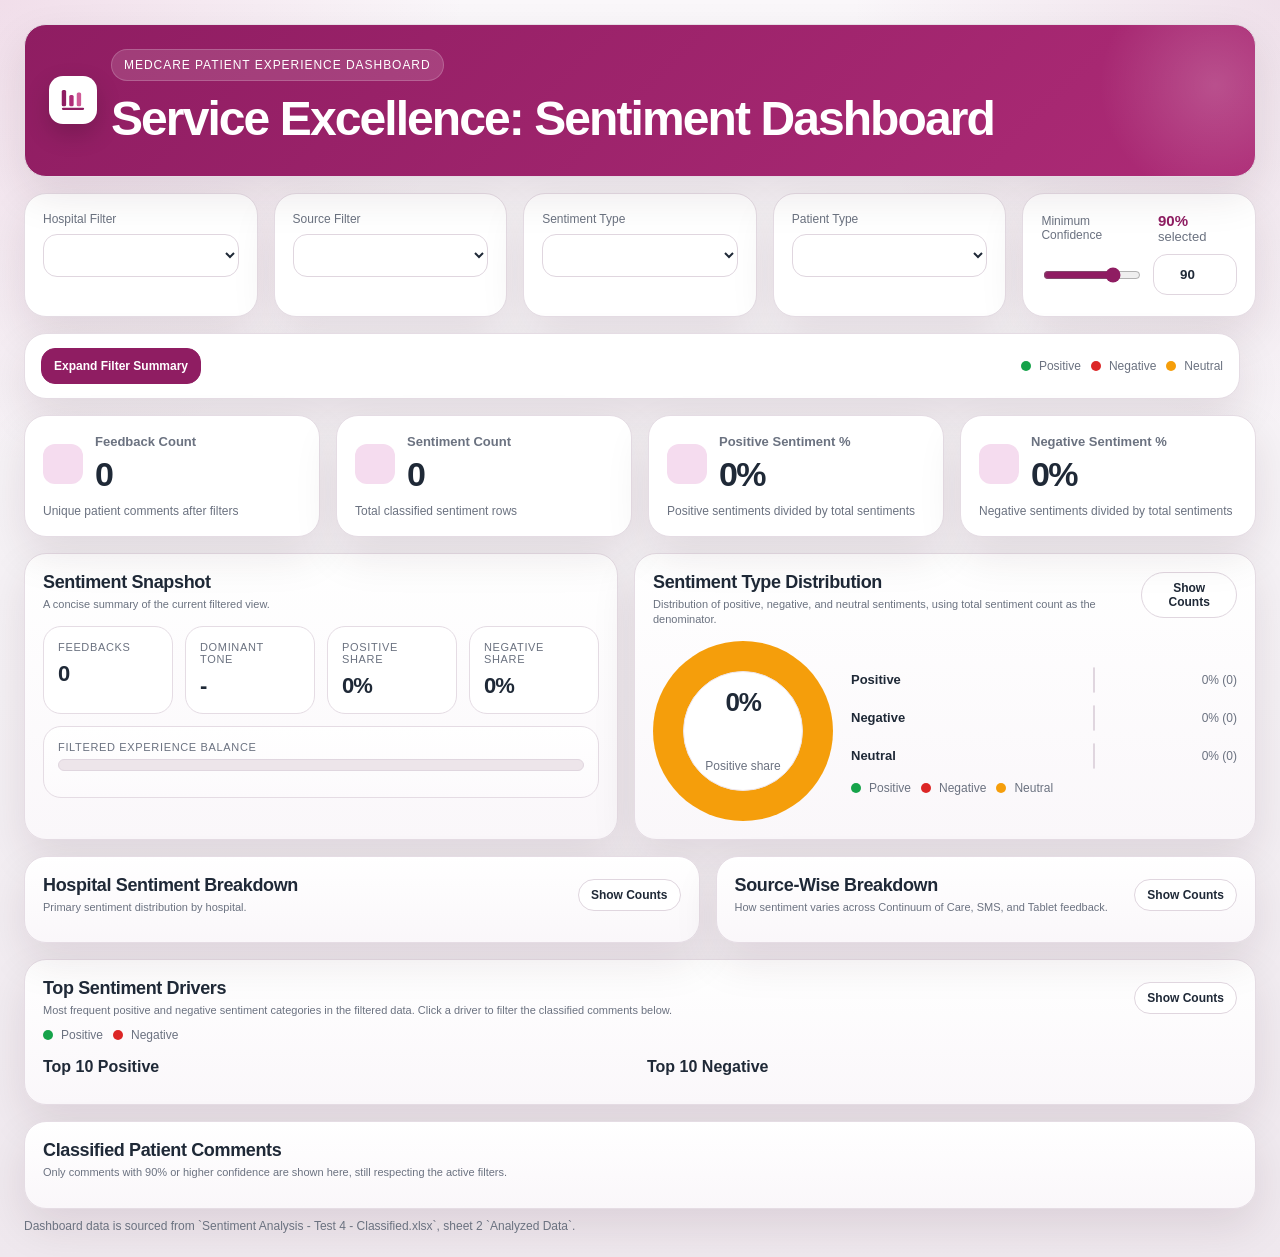
==== commit b4bc911a: "Update sentiment distribution denominator" ====
--- a/sentiment analysis v3/patient_sentiment_dashboard.html
+++ b/sentiment analysis v3/patient_sentiment_dashboard.html
@@ -333,7 +333,7 @@
         <div class="section-title">
           <div>
             <h2>Sentiment Type Distribution</h2>
-            <p>Distribution of positive, negative, and neutral primary sentiments for the filtered data.</p>
+            <p>Distribution of positive, negative, and neutral sentiments, using total sentiment count as the denominator.</p>
           </div>
           <div class="panel-actions">
             <button class="panel-toggle" id="distributionCountToggle" type="button">Show Counts</button>
@@ -636,24 +636,24 @@
       return Object.entries(counts).sort((a,b)=>b[1]-a[1]).slice(0,10);
     }
 
-    function updateDistribution(sumRows){
-      const total = sumRows.length || 1;
-      const counts = {
-        Positive: sumRows.filter(r => r['Primary Polarity'] === 'Positive').length,
-        Negative: sumRows.filter(r => r['Primary Polarity'] === 'Negative').length,
-        Neutral: sumRows.filter(r => r['Primary Polarity'] === 'Neutral').length
-      };
-      const pos = counts.Positive / total * 100;
-      const neg = counts.Negative / total * 100;
-      const neu = counts.Neutral / total * 100;
-      el.donutChart.style.background = `conic-gradient(var(--pos) 0 ${pos}%, var(--neg) ${pos}% ${pos+neg}%, var(--neu) ${pos+neg}% 100%)`;
-      el.donutCenterValue.textContent = `${pos.toFixed(1)}%`;
-      el.donutCenterLabel.textContent = 'Positive share';
-      el.distPos.style.width = `${pos}%`;
-      el.distNeg.style.width = `${neg}%`;
-      el.distNeu.style.width = `${neu}%`;
-      el.distPosLabel.textContent = fmtPanelShare('distribution', pos, counts.Positive);
-      el.distNegLabel.textContent = fmtPanelShare('distribution', neg, counts.Negative);
+      function updateDistribution(senRows){
+        const total = senRows.length || 1;
+        const counts = {
+          Positive: senRows.filter(r => r['Sentiment Type (Polarity)'] === 'Positive').length,
+          Negative: senRows.filter(r => r['Sentiment Type (Polarity)'] === 'Negative').length,
+          Neutral: senRows.filter(r => r['Sentiment Type (Polarity)'] === 'Neutral').length
+        };
+        const pos = counts.Positive / total * 100;
+        const neg = counts.Negative / total * 100;
+        const neu = counts.Neutral / total * 100;
+        el.donutChart.style.background = `conic-gradient(var(--pos) 0 ${pos}%, var(--neg) ${pos}% ${pos+neg}%, var(--neu) ${pos+neg}% 100%)`;
+        el.donutCenterValue.textContent = `${pos.toFixed(1)}%`;
+        el.donutCenterLabel.textContent = 'Positive sentiment share';
+        el.distPos.style.width = `${pos}%`;
+        el.distNeg.style.width = `${neg}%`;
+        el.distNeu.style.width = `${neu}%`;
+        el.distPosLabel.textContent = fmtPanelShare('distribution', pos, counts.Positive);
+        el.distNegLabel.textContent = fmtPanelShare('distribution', neg, counts.Negative);
       el.distNeuLabel.textContent = fmtPanelShare('distribution', neu, counts.Neutral);
     }
 
@@ -797,7 +797,7 @@
       const filteredAnalyzed = analyzed.filter(sentimentFilter);
       updateKpis(filteredSummary, filteredAnalyzed);
       updatePulse(filteredSummary, filteredAnalyzed);
-      updateDistribution(filteredSummary);
+        updateDistribution(filteredAnalyzed);
       updateHospitalBreakdown(filteredSummary);
       updateSourceBreakdown(filteredSummary);
       updateTopLists(filteredAnalyzed);
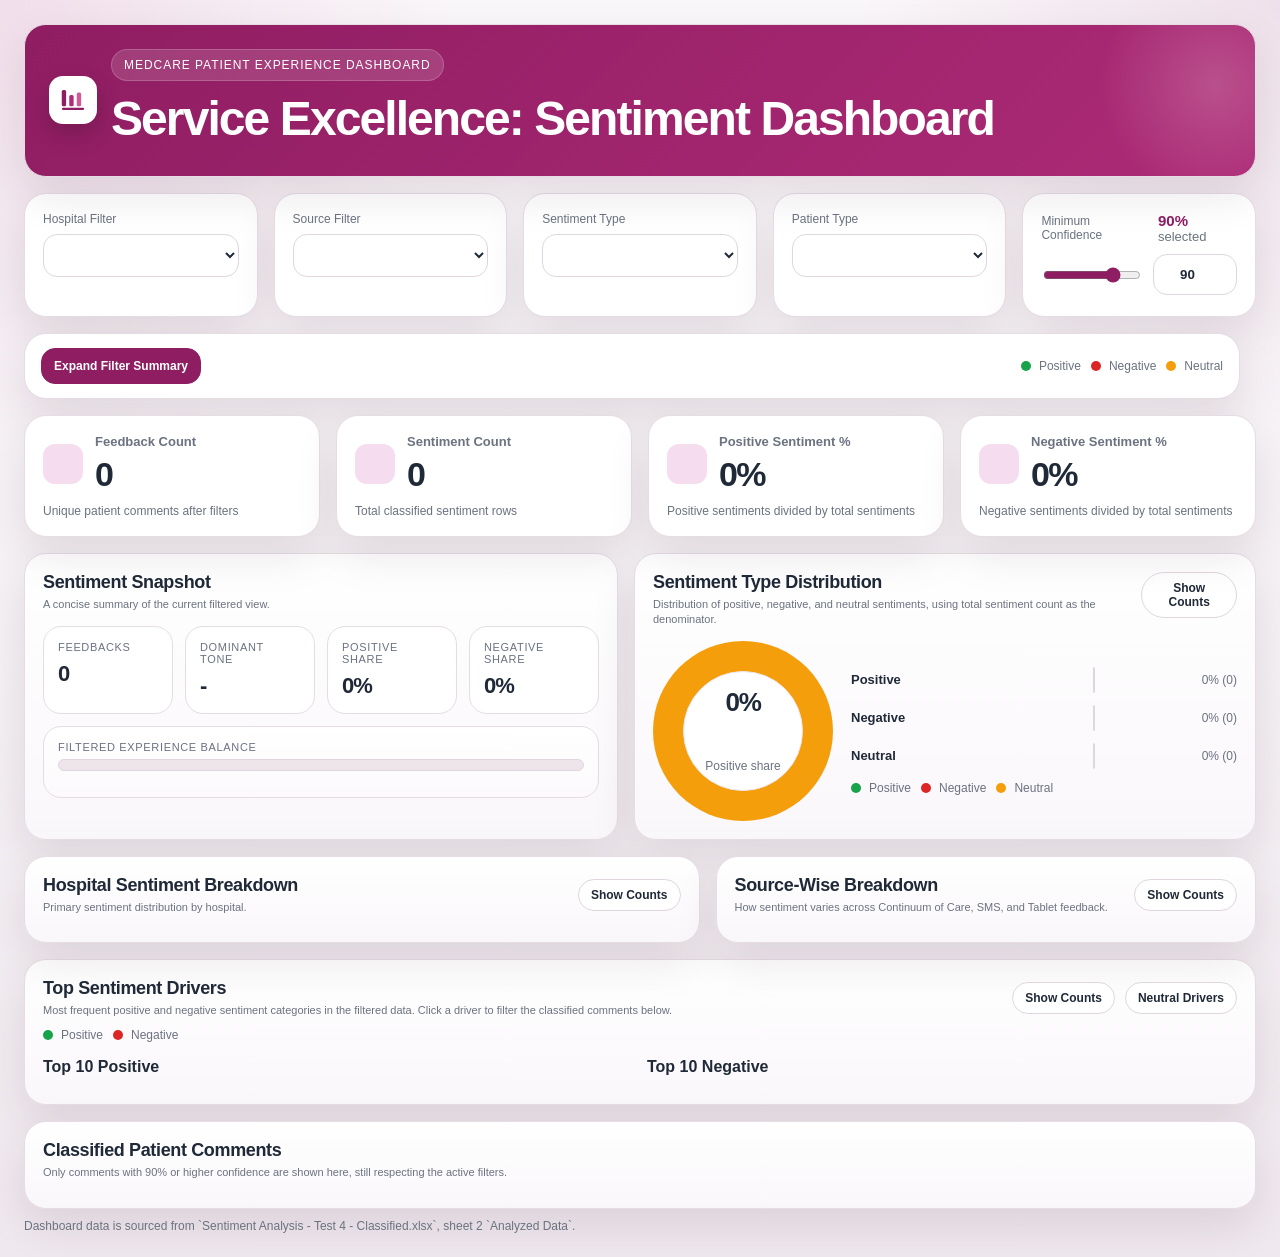
==== commit a64d4c2d: "Update neutral driver popout" ====
--- a/sentiment analysis v3/patient_sentiment_dashboard.html
+++ b/sentiment analysis v3/patient_sentiment_dashboard.html
@@ -175,6 +175,7 @@
     .sent-item .bar{height:10px;border-radius:999px;overflow:hidden;background:#eee5ea;margin-top:10px}
     .sent-item .bar > div{height:100%}
     .sent-item.pos .bar > div{background:var(--pos)} .sent-item.neg .bar > div{background:var(--neg)}
+    .sent-item.neu .bar > div{background:var(--neu)}
     .sent-item .share{font-size:12px;font-variant-numeric:tabular-nums;color:var(--muted);white-space:nowrap}
     .comments{
       display:grid;gap:10px;max-height:460px;overflow:auto;padding-right:4px
@@ -182,8 +183,13 @@
     .comment{
       border:1px solid var(--line);border-radius:16px;padding:14px;background:#fff
     }
-    .comment-top{display:flex;justify-content:space-between;gap:12px;align-items:center;flex-wrap:wrap;margin-bottom:8px}
+    .comment-top{display:flex;justify-content:space-between;gap:12px;align-items:flex-start;flex-wrap:wrap;margin-bottom:8px}
     .chips{display:flex;gap:8px;flex-wrap:wrap}
+    .comment-actions{display:flex;justify-content:center;margin-top:12px}
+    .see-more-btn{
+      border:1px solid #d8c7d1;background:#fff;color:var(--brand);
+      border-radius:999px;padding:10px 14px;font-size:12px;font-weight:800;cursor:pointer
+    }
     .chip{
       padding:5px 9px;border-radius:999px;font-size:11px;font-weight:700;
       background:var(--brand-soft);color:var(--brand);border:1px solid #ead3e2
@@ -214,12 +220,27 @@
     }
     .modal-backdrop.open{display:flex}
     .modal{
-      width:min(860px,100%);background:#fff;border-radius:24px;border:1px solid #eadce4;box-shadow:0 26px 80px rgba(0,0,0,.22);overflow:hidden
+      width:min(1200px,calc(100vw - 32px));
+      max-height:calc(100vh - 32px);
+      background:#fff;border-radius:24px;border:1px solid #eadce4;box-shadow:0 26px 80px rgba(0,0,0,.22);
+      overflow:hidden;display:flex;flex-direction:column
     }
     .modal-head,.modal-body{padding:18px 20px}
     .modal-head{display:flex;justify-content:space-between;gap:12px;align-items:center;border-bottom:1px solid #eee5ea;background:#fcfafc}
     .modal-head h3{margin:0;font-size:18px}
-    .modal-body{display:grid;grid-template-columns:1fr 1fr;gap:14px}
+    .modal-body{
+      display:grid;
+      grid-template-columns:1fr 1fr;
+      gap:14px;
+      overflow:auto;
+      flex:1;
+      min-height:0;
+    }
+    .neutral-modal-body{grid-template-columns:320px 1fr}
+    .neutral-panel{padding:14px}
+    .neutral-comments-block{grid-column:1 / -1;padding:14px}
+    .neutral-filter-list{display:grid;gap:12px}
+    .neutral-filter-value{font-size:12px;color:var(--muted);font-weight:700;margin-top:6px}
     .panel-head{display:flex;justify-content:space-between;align-items:center;gap:10px;margin-bottom:10px;flex-wrap:wrap}
     .panel-actions{display:flex;gap:10px;align-items:center;flex-wrap:wrap}
     .panel-toggle{
@@ -250,6 +271,7 @@
       .filters,.kpis,.two-col,.three-col,.donut-wrap,.modal-body,.summary-grid{grid-template-columns:1fr}
       .hero{padding:20px}
       .metric .value{font-size:30px}
+      .modal{width:calc(100vw - 20px);max-height:calc(100vh - 20px)}
     }
   </style>
 </head>
@@ -410,6 +432,7 @@
         </div>
         <div class="panel-actions">
           <button class="panel-toggle" id="driversCountToggle" type="button">Show Counts</button>
+          <button class="panel-toggle" id="neutralDriversBtn" type="button">Neutral Drivers</button>
         </div>
       </div>
       <div class="legend" style="margin-bottom:8px">
@@ -450,6 +473,65 @@
         <button class="btn ghost" id="closeContextBtn" type="button">Close</button>
       </div>
       <div class="modal-body" id="contextBody"></div>
+    </div>
+  </div>
+
+  <div class="modal-backdrop" id="neutralModal" aria-hidden="true">
+    <div class="modal" role="dialog" aria-modal="true" aria-labelledby="neutralTitle">
+      <div class="modal-head">
+        <h3 id="neutralTitle">Neutral Sentiment Drivers</h3>
+        <div class="panel-actions">
+          <button class="panel-toggle" id="neutralCountToggle" type="button">Show Counts</button>
+          <button class="btn ghost" id="closeNeutralBtn" type="button">Close</button>
+        </div>
+      </div>
+      <div class="modal-body neutral-modal-body">
+        <div class="card soft neutral-panel">
+          <div class="section-title" style="margin:0 0 10px">
+            <div>
+              <h2>Neutral Filters</h2>
+              <p>Filter the neutral drivers and comments vertically.</p>
+            </div>
+          </div>
+          <div class="neutral-filter-list">
+            <div class="control">
+              <label for="neutralHospitalFilter">Hospital</label>
+              <select id="neutralHospitalFilter"></select>
+            </div>
+            <div class="control">
+              <label for="neutralSourceFilter">Source</label>
+              <select id="neutralSourceFilter"></select>
+            </div>
+            <div class="control">
+              <label for="neutralPolarityFilter">Sentiment Type</label>
+              <select id="neutralPolarityFilter"></select>
+            </div>
+            <div class="control">
+              <label for="neutralConfidenceInput">Confidence</label>
+              <input id="neutralConfidenceInput" type="number" min="0" max="100" value="80" />
+              <div class="neutral-filter-value" id="neutralConfidenceValue">80%</div>
+            </div>
+          </div>
+        </div>
+        <div class="card soft neutral-panel">
+          <div class="section-title" style="margin:0 0 10px">
+            <div>
+              <h2>Top 5 Neutral</h2>
+              <p>Click a driver to filter the neutral classified comments below.</p>
+            </div>
+          </div>
+          <div id="neutralRight" class="sent-list"></div>
+        </div>
+        <div class="card soft neutral-comments-block">
+          <div class="section-title" style="margin:0 0 10px">
+            <div>
+              <h2>Classified Patient Comments</h2>
+              <p>Neutral comments matching the selected neutral driver and active filters.</p>
+            </div>
+          </div>
+          <div id="neutralCommentsTable"></div>
+        </div>
+      </div>
     </div>
   </div>
 
@@ -471,6 +553,15 @@
       patientType: 'All',
       confidence: 90,
       selectedDriver: '',
+      commentsExpanded: false,
+      neutralSelectedDriver: '',
+      neutralShowCounts: false,
+      neutralFilters: {
+        hospital: 'All',
+        source: 'All',
+        polarity: 'Neutral',
+        confidence: 80
+      },
       showCounts: {
         distribution: false,
         hospital: false,
@@ -514,6 +605,8 @@
       hospitalCountToggle: document.getElementById('hospitalCountToggle'),
       sourceCountToggle: document.getElementById('sourceCountToggle'),
       driversCountToggle: document.getElementById('driversCountToggle'),
+      neutralDriversBtn: document.getElementById('neutralDriversBtn'),
+      neutralCountToggle: document.getElementById('neutralCountToggle'),
       feedbackCount: document.getElementById('feedbackCount'),
       sentimentCount: document.getElementById('sentimentCount'),
       positiveRate: document.getElementById('positiveRate'),
@@ -541,7 +634,16 @@
       contextBtn: document.getElementById('contextBtn'),
       contextModal: document.getElementById('contextModal'),
       closeContextBtn: document.getElementById('closeContextBtn'),
-      contextBody: document.getElementById('contextBody')
+      contextBody: document.getElementById('contextBody'),
+      neutralModal: document.getElementById('neutralModal'),
+      closeNeutralBtn: document.getElementById('closeNeutralBtn'),
+      neutralHospitalFilter: document.getElementById('neutralHospitalFilter'),
+      neutralSourceFilter: document.getElementById('neutralSourceFilter'),
+      neutralPolarityFilter: document.getElementById('neutralPolarityFilter'),
+      neutralConfidenceInput: document.getElementById('neutralConfidenceInput'),
+      neutralConfidenceValue: document.getElementById('neutralConfidenceValue'),
+      neutralRight: document.getElementById('neutralRight'),
+      neutralCommentsTable: document.getElementById('neutralCommentsTable')
     };
 
     function fillSelect(node, values){
@@ -553,6 +655,26 @@
     fillSelect(el.source, meta.sources);
     fillSelect(el.polarity, meta.polarities);
     fillSelect(el.patientType, meta.patientTypes);
+    fillSelect(el.neutralHospitalFilter, meta.hospitals);
+    fillSelect(el.neutralSourceFilter, meta.sources);
+    fillSelect(el.neutralPolarityFilter, meta.polarities);
+    el.neutralPolarityFilter.value = 'Neutral';
+
+    function syncNeutralControlsFromState(){
+      el.neutralHospitalFilter.value = state.neutralFilters.hospital;
+      el.neutralSourceFilter.value = state.neutralFilters.source;
+      el.neutralPolarityFilter.value = state.neutralFilters.polarity;
+      el.neutralConfidenceInput.value = state.neutralFilters.confidence;
+      el.neutralConfidenceValue.textContent = `${state.neutralFilters.confidence}%`;
+    }
+
+    function syncNeutralStateFromControls(){
+      state.neutralFilters.hospital = el.neutralHospitalFilter.value;
+      state.neutralFilters.source = el.neutralSourceFilter.value;
+      state.neutralFilters.polarity = el.neutralPolarityFilter.value;
+      state.neutralFilters.confidence = Math.min(100, Math.max(0, Number(el.neutralConfidenceInput.value || 0)));
+      el.neutralConfidenceValue.textContent = `${state.neutralFilters.confidence}%`;
+    }
 
     function fmtPanelShare(panel, pct, count){
       const p = `${pct.toFixed(1)}%`;
@@ -627,13 +749,33 @@
       ].join('');
     }
 
-    function topBySentiment(senRows, polarity){
+    function topBySentiment(senRows, polarity, limit = 10){
       const counts = {};
       senRows.filter(r => r['Sentiment Type (Polarity)'] === polarity).forEach(r => {
         const name = r['Sentiment Category'];
         counts[name] = (counts[name] || 0) + 1;
       });
-      return Object.entries(counts).sort((a,b)=>b[1]-a[1]).slice(0,10);
+      return Object.entries(counts).sort((a,b)=>b[1]-a[1]).slice(0, limit);
+    }
+
+    function renderCommentCards(rows){
+      return rows.map(r => `
+        <div class="comment">
+          <div class="comment-top">
+            <div class="chips">
+              <span class="chip">${cleanText(r['Unit Name'])}</span>
+              <span class="chip">${cleanText(r['Source'])}</span>
+              <span class="chip ${String(r['Primary Polarity']).toLowerCase().slice(0,3)}">${cleanText(r['Primary Sentiment'])}</span>
+              <span class="chip">${cleanText(r['Patient Type'])}</span>
+              <span class="chip">Sentiments Gathered: ${sentimentCountByFeedback.get(r['Feedback ID']) || 1}</span>
+            </div>
+            <div class="chips">
+              <span class="chip">${Number(r['Primary Confidence'] || 0)}%</span>
+            </div>
+          </div>
+          <p>${cleanText(r['Patient Comment'])}</p>
+        </div>
+      `).join('');
     }
 
       function updateDistribution(senRows){
@@ -735,40 +877,93 @@
 
     function updateComments(sumRows){
       const filtered = sumRows.filter(r =>
-        Number(r['Primary Confidence'] || 0) >= 90 &&
-        String(r['Primary Sentiment'] || '').trim() !== 'Overall Positive' &&
+        Number(r['Primary Confidence'] || 0) >= 80 &&
         (!state.selectedDriver || String(r['Primary Sentiment'] || '').trim() === state.selectedDriver)
       );
       if (!filtered.length){
         const note = state.selectedDriver
           ? `for ${state.selectedDriver}`
           : 'for the current filters';
-        el.commentsTable.innerHTML = `<div class="empty">No non-overall-positive comments meet the 90% confidence threshold ${note}.</div>`;
+        el.commentsTable.innerHTML = `<div class="empty">No comments meet the 80% confidence threshold ${note}.</div>`;
         return;
       }
       const filterNote = state.selectedDriver
         ? `<div class="comment-filter-note">Filtered by top sentiment driver: <strong>${cleanText(state.selectedDriver)}</strong></div>`
         : '';
-      const rows = filtered.slice(0, 200).map(r => `
-        <div class="comment">
-          <div class="comment-top">
-            <div class="chips">
-              <span class="chip">${cleanText(r['Unit Name'])}</span>
-              <span class="chip">${cleanText(r['Source'])}</span>
-              <span class="chip ${String(r['Primary Polarity']).toLowerCase().slice(0,3)}">${cleanText(r['Primary Sentiment'])}</span>
-            </div>
-            <div class="chips">
-              <span class="chip">${cleanText(r['Patient Type'])}</span>
-              <span class="chip">${Number(r['Primary Confidence'] || 0)}%</span>
-            </div>
-          </div>
-          <div class="chips" style="margin-bottom:8px">
-            <span class="chip">Sentiments Gathered: ${sentimentCountByFeedback.get(r['Feedback ID']) || 1}</span>
-          </div>
-          <p>${cleanText(r['Patient Comment'])}</p>
-        </div>
-      `).join('');
-      el.commentsTable.innerHTML = `${filterNote}<div class="comments">${rows}</div>`;
+      const maxRows = state.selectedDriver
+        ? (state.commentsExpanded ? filtered.length : 10)
+        : Math.min(filtered.length, 200);
+      const rows = renderCommentCards(filtered.slice(0, maxRows));
+      const showMore = state.selectedDriver && filtered.length > 10;
+      const actionButton = showMore
+        ? `<div class="comment-actions"><button class="see-more-btn" id="seeMoreCommentsBtn" type="button">${state.commentsExpanded ? 'Show Less' : 'See More'}</button></div>`
+        : '';
+      const visibleCount = state.selectedDriver ? Math.min(maxRows, filtered.length) : Math.min(filtered.length, 200);
+      const countNote = state.selectedDriver
+        ? `<div class="comment-filter-note">Showing ${visibleCount} of ${filtered.length} classified comments for <strong>${cleanText(state.selectedDriver)}</strong>.</div>`
+        : '';
+      el.commentsTable.innerHTML = `${filterNote}${countNote}<div class="comments">${rows}</div>${actionButton}`;
+    }
+
+    function updateNeutralModal(sumRows, senRows){
+      const filters = state.neutralFilters;
+      const filteredSummary = sumRows.filter(r =>
+        (filters.hospital === 'All' || r['Unit Name'] === filters.hospital)
+        && (filters.source === 'All' || r['Source'] === filters.source)
+        && (filters.polarity === 'All' || r['Primary Polarity'] === filters.polarity)
+        && Number(r['Primary Confidence'] || 0) >= filters.confidence
+      );
+      const filteredAnalyzed = senRows.filter(r =>
+        (filters.hospital === 'All' || r['Unit Name'] === filters.hospital)
+        && (filters.source === 'All' || r['Source'] === filters.source)
+        && (filters.polarity === 'All' || r['Sentiment Type (Polarity)'] === filters.polarity)
+        && Number(r['Confidence'] || 0) >= filters.confidence
+      );
+      const neutralOnly = filteredAnalyzed.filter(r => r['Sentiment Type (Polarity)'] === 'Neutral');
+      const neutralCounts = {};
+      neutralOnly.forEach(r => {
+        const name = r['Sentiment Category'];
+        neutralCounts[name] = (neutralCounts[name] || 0) + 1;
+      });
+      const neutralDrivers = Object.entries(neutralCounts).sort((a, b) => b[1] - a[1]).slice(0, 5);
+      const renderDrivers = (rows) => {
+        if (!rows.length) return '<div class="empty">No neutral drivers found.</div>';
+        const total = neutralOnly.length || 1;
+        return rows.map(([name, count]) => {
+          const driverName = cleanText(name);
+          const pct = count / total * 100;
+          const countSuffix = state.neutralShowCounts ? ` (${count.toLocaleString()})` : '';
+          return `
+            <div class="sent-item clickable neu ${state.neutralSelectedDriver === driverName ? 'active' : ''}" data-neutral-driver="${escapeAttr(driverName)}" title="Click to filter neutral comments by this driver">
+              <div class="row">
+                <div class="t">${driverName}</div>
+                <div class="share">${pct.toFixed(1)}%${countSuffix}</div>
+              </div>
+              <div class="bar"><div style="width:${pct}%"></div></div>
+            </div>`;
+        }).join('');
+      };
+
+      el.neutralRight.innerHTML = renderDrivers(neutralDrivers);
+
+      const neutralBase = filteredSummary.filter(r =>
+        String(r['Primary Polarity'] || '') === 'Neutral' &&
+        (!state.neutralSelectedDriver || String(r['Primary Sentiment'] || '').trim() === state.neutralSelectedDriver)
+      );
+
+      if (!neutralBase.length){
+        const note = state.neutralSelectedDriver
+          ? `for ${state.neutralSelectedDriver}`
+          : 'for the current filters';
+        el.neutralCommentsTable.innerHTML = `<div class="empty">No neutral comments meet the ${filters.confidence}% confidence threshold ${note}.</div>`;
+        return;
+      }
+
+      const filterNote = state.neutralSelectedDriver
+        ? `<div class="comment-filter-note">Filtered by neutral driver: <strong>${cleanText(state.neutralSelectedDriver)}</strong></div>`
+        : '<div class="comment-filter-note">Showing all neutral classified comments for the active filters.</div>';
+      const rows = renderCommentCards(neutralBase.slice(0, 200));
+      el.neutralCommentsTable.innerHTML = `${filterNote}<div class="comments">${rows}</div>`;
     }
 
     function updateContextModal(sumRows, senRows){
@@ -803,6 +998,7 @@
       updateTopLists(filteredAnalyzed);
       updateComments(filteredSummary);
       updateContextModal(filteredSummary, filteredAnalyzed);
+      updateNeutralModal(summary, analyzed);
       el.confidenceValue.innerHTML = `<strong>${state.confidence}%</strong> selected`;
       el.distributionCountToggle.classList.toggle('on', state.showCounts.distribution);
       el.distributionCountToggle.textContent = state.showCounts.distribution ? 'Hide Counts' : 'Show Counts';
@@ -812,6 +1008,8 @@
       el.sourceCountToggle.textContent = state.showCounts.source ? 'Hide Counts' : 'Show Counts';
       el.driversCountToggle.classList.toggle('on', state.showCounts.drivers);
       el.driversCountToggle.textContent = state.showCounts.drivers ? 'Hide Counts' : 'Show Counts';
+      el.neutralCountToggle.classList.toggle('on', state.neutralShowCounts);
+      el.neutralCountToggle.textContent = state.neutralShowCounts ? 'Hide Counts' : 'Show Counts';
     }
 
     function syncStateFromControls(){
@@ -849,15 +1047,51 @@
       state.showCounts.drivers = !state.showCounts.drivers;
       update();
     });
+    el.neutralCountToggle.addEventListener('click', () => {
+      state.neutralShowCounts = !state.neutralShowCounts;
+      update();
+    });
+    el.neutralDriversBtn.addEventListener('click', () => {
+      state.neutralFilters.hospital = state.hospital;
+      state.neutralFilters.source = state.source;
+      state.neutralFilters.polarity = 'Neutral';
+      state.neutralFilters.confidence = Math.max(80, state.confidence);
+      syncNeutralControlsFromState();
+      el.neutralModal.classList.add('open');
+      el.neutralModal.setAttribute('aria-hidden','false');
+      update();
+    });
     const handleDriverClick = (event) => {
       const item = event.target.closest('.sent-item[data-driver]');
       if (!item) return;
       const driver = cleanText(item.dataset.driver || '');
       state.selectedDriver = state.selectedDriver === driver ? '' : driver;
+      state.commentsExpanded = false;
       update();
     };
     el.topPositive.addEventListener('click', handleDriverClick);
     el.topNegative.addEventListener('click', handleDriverClick);
+    el.neutralRight.addEventListener('click', (event) => {
+      const item = event.target.closest('.sent-item[data-neutral-driver]');
+      if (!item) return;
+      const driver = cleanText(item.dataset.neutralDriver || '');
+      state.neutralSelectedDriver = state.neutralSelectedDriver === driver ? '' : driver;
+      update();
+    });
+    [el.neutralHospitalFilter, el.neutralSourceFilter, el.neutralPolarityFilter].forEach(node => node.addEventListener('change', () => {
+      syncNeutralStateFromControls();
+      update();
+    }));
+    el.neutralConfidenceInput.addEventListener('input', () => {
+      syncNeutralStateFromControls();
+      update();
+    });
+    el.commentsTable.addEventListener('click', (event) => {
+      const btn = event.target.closest('#seeMoreCommentsBtn');
+      if (!btn) return;
+      state.commentsExpanded = !state.commentsExpanded;
+      update();
+    });
     el.contextBtn.addEventListener('click', () => {
       el.contextModal.classList.add('open');
       el.contextModal.setAttribute('aria-hidden','false');
@@ -872,6 +1106,16 @@
         el.contextModal.setAttribute('aria-hidden','true');
       }
     });
+    el.closeNeutralBtn.addEventListener('click', () => {
+      el.neutralModal.classList.remove('open');
+      el.neutralModal.setAttribute('aria-hidden','true');
+    });
+    el.neutralModal.addEventListener('click', (e) => {
+      if (e.target === el.neutralModal) {
+        el.neutralModal.classList.remove('open');
+        el.neutralModal.setAttribute('aria-hidden','true');
+      }
+    });
 
     syncStateFromControls();
     update();
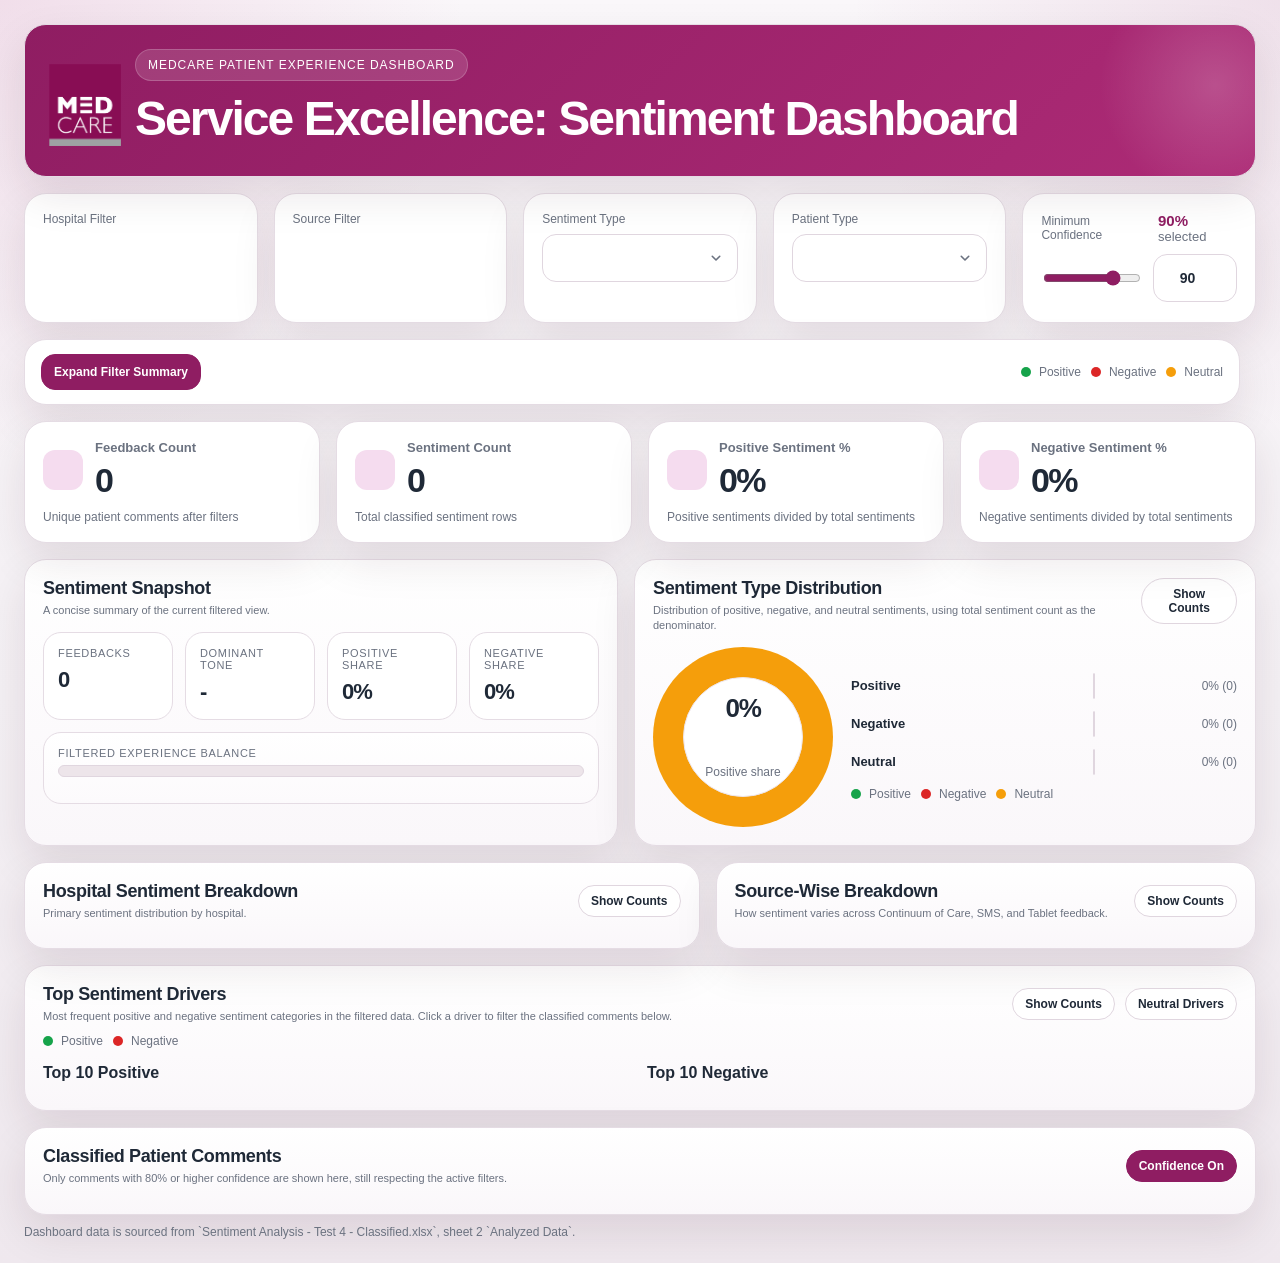
==== commit de619f69: "Update dashboard complaint categorization" ====
--- a/sentiment analysis v3/patient_sentiment_dashboard.html
+++ b/sentiment analysis v3/patient_sentiment_dashboard.html
@@ -52,10 +52,14 @@
     }
     .brand-row{display:flex;align-items:center;gap:14px;flex-wrap:wrap}
     .brand-mark{
-      width:48px;height:48px;border-radius:14px;background:#fff;display:grid;place-items:center;
-      box-shadow:0 10px 24px rgba(0,0,0,.18)
-    }
-    .brand-mark svg{width:30px;height:30px}
+      width:72px;height:72px;display:grid;place-items:center;
+    }
+    .brand-mark img{
+      width:100%;
+      height:100%;
+      object-fit:contain;
+      display:block;
+    }
     .eyebrow{
       display:inline-flex;align-items:center;gap:8px;
       padding:8px 12px;border-radius:999px;
@@ -75,9 +79,93 @@
     .section-title h2{margin:0;font-size:18px;letter-spacing:-.02em}
     .section-title p{margin:4px 0 0;color:var(--muted);font-size:11px;line-height:1.35}
     .control label,.field label{display:block;margin-bottom:8px;color:var(--muted);font-size:12px}
-    .control select,.control input,.field select,.field input{
+    .control select,.field select{
       width:100%;border:1px solid #e0d6df;border-radius:14px;background:#fff;color:var(--text);
-      padding:12px 14px;outline:none
+      padding:12px 42px 12px 14px;outline:none;font:inherit;font-size:14px;font-weight:400;line-height:1.2;min-height:48px;
+      appearance:none;-webkit-appearance:none;-moz-appearance:none;
+      background-image:url("data:image/svg+xml,%3Csvg xmlns='http://www.w3.org/2000/svg' width='14' height='14' viewBox='0 0 14 14' fill='none'%3E%3Cpath d='M3.25 5.25L7 9l3.75-3.75' stroke='%236b7280' stroke-width='1.6' stroke-linecap='round' stroke-linejoin='round'/%3E%3C/svg%3E");
+      background-repeat:no-repeat;
+      background-position:right 14px center;
+      background-size:14px 14px
+    }
+    .control input,.field input{
+      width:100%;border:1px solid #e0d6df;border-radius:14px;background:#fff;color:var(--text);
+      padding:12px 14px;outline:none;font:inherit;font-size:14px;font-weight:400;line-height:1.2;min-height:48px
+    }
+    .multi-dropdown{position:relative}
+    .multi-dropdown-btn{
+      width:100%;
+      border:1px solid #e0d6df;
+      background:#fff;
+      color:var(--text);
+      border-radius:14px;
+      padding:12px 14px;
+      display:flex;
+      justify-content:space-between;
+      align-items:center;
+      gap:12px;
+      cursor:pointer;
+      font:inherit;
+      font-size:14px;
+      font-weight:400;
+      line-height:1.2;
+      min-height:48px;
+    }
+    .multi-dropdown-btn .summary{
+      overflow:hidden;
+      text-overflow:ellipsis;
+      white-space:nowrap;
+    }
+    .multi-dropdown-btn .caret{
+      width:14px;height:14px;flex:0 0 auto;
+      background:url("data:image/svg+xml,%3Csvg xmlns='http://www.w3.org/2000/svg' width='14' height='14' viewBox='0 0 14 14' fill='none'%3E%3Cpath d='M3.25 5.25L7 9l3.75-3.75' stroke='%236b7280' stroke-width='1.6' stroke-linecap='round' stroke-linejoin='round'/%3E%3C/svg%3E") center/14px 14px no-repeat;
+      font-size:0;
+    }
+    .multi-dropdown-panel{
+      position:absolute;
+      top:calc(100% + 8px);
+      left:0;
+      right:0;
+      z-index:20;
+      display:none;
+      background:#fff;
+      border:1px solid #e0d6df;
+      border-radius:16px;
+      box-shadow:0 18px 36px rgba(53, 14, 34, .12);
+      padding:8px;
+      max-height:280px;
+      overflow:auto;
+    }
+    .multi-dropdown.open .multi-dropdown-panel{display:block}
+    .multi-option{
+      width:100%;
+      border:0;
+      background:transparent;
+      color:var(--text);
+      display:flex;
+      align-items:center;
+      gap:10px;
+      padding:10px 10px;
+      border-radius:12px;
+      cursor:pointer;
+      text-align:left;
+      font-family:inherit;
+      font-size:14px;
+      font-weight:400;
+    }
+    .multi-option:hover{background:#faf6f9}
+    .multi-option .check{
+      width:15px;height:15px;border-radius:4px;
+      border:1.5px solid #cdb6c4;
+      flex:0 0 auto;
+      position:relative;
+      background:#fff;
+    }
+    .multi-option.on .check{
+      border-color:var(--brand);
+      border-width:3px;
+      background:#fff;
+      box-shadow:inset 0 0 0 2px rgba(143,29,98,.12);
     }
     .control input[type="number"]{appearance:textfield}
     .confidence-head{display:flex;justify-content:space-between;align-items:center;gap:8px;margin-bottom:8px}
@@ -248,6 +336,7 @@
       font-size:12px;font-weight:800;cursor:pointer
     }
     .panel-toggle.on{background:var(--brand);border-color:var(--brand);color:#fff}
+    .panel-toggle.off{background:#fff;border-color:#d7c7d0;color:var(--muted)}
     .panel-stats{display:flex;gap:10px;align-items:center;flex-wrap:wrap}
     .panel-stat{
       padding:8px 10px;border-radius:999px;background:#fff;border:1px solid var(--line);
@@ -278,14 +367,9 @@
 <body>
   <div class="wrap">
     <section class="hero">
-      <div class="brand-row">
+        <div class="brand-row">
         <div class="brand-mark" aria-hidden="true">
-          <svg viewBox="0 0 24 24" fill="none">
-            <rect x="3" y="4" width="3.5" height="13" rx="1.2" fill="#8f1d62"/>
-            <rect x="9" y="8" width="3.5" height="9" rx="1.2" fill="#b02c78"/>
-            <rect x="15" y="6" width="3.5" height="11" rx="1.2" fill="#d05a97"/>
-            <path d="M4 19h16" stroke="#8f1d62" stroke-width="1.8" stroke-linecap="round"/>
-          </svg>
+          <img src="medcare logo.png" alt="" />
         </div>
         <div>
           <div class="eyebrow">Medcare Patient Experience Dashboard</div>
@@ -295,8 +379,14 @@
     </section>
 
     <section class="grid filters">
-      <div class="card control"><label>Hospital Filter</label><select id="hospitalFilter"></select></div>
-      <div class="card control"><label>Source Filter</label><select id="sourceFilter"></select></div>
+      <div class="card control">
+        <label>Hospital Filter</label>
+        <div id="hospitalFilterDropdown" class="multi-dropdown"></div>
+      </div>
+      <div class="card control">
+        <label>Source Filter</label>
+        <div id="sourceFilterDropdown" class="multi-dropdown"></div>
+      </div>
       <div class="card control"><label>Sentiment Type</label><select id="polarityFilter"></select></div>
       <div class="card control"><label>Patient Type</label><select id="patientTypeFilter"></select></div>
       <div class="card control">
@@ -456,8 +546,11 @@
         <div class="section-title" style="margin:0">
           <div>
             <h2>Classified Patient Comments</h2>
-            <p>Only comments with 90% or higher confidence are shown here, still respecting the active filters.</p>
+            <p id="commentsHelpText">Only comments with 80% or higher confidence are shown here, still respecting the active filters.</p>
           </div>
+        </div>
+        <div class="panel-actions">
+          <button class="panel-toggle on" id="commentsConfidenceToggle" type="button">Confidence On</button>
         </div>
       </div>
       <div id="commentsTable"></div>
@@ -538,8 +631,165 @@
   <script src="patient_sentiment_dashboard_data.js"></script>
   <script>
     const sourceData = window.sentimentDashboardData;
-    const summary = sourceData.summary;
-    const analyzed = sourceData.analyzed;
+
+    function normalizeSentimentCategory(row, categoryKey, polarityKey){
+      const next = { ...row };
+      const text = cleanText(next['Patient Comment'] || '').toLowerCase();
+      const category = cleanText(next[categoryKey] || '');
+      const categoryLower = category.toLowerCase();
+      const currentPolarity = cleanText(next[polarityKey] || '');
+      const staffPositiveCue = /\b(excellent|professional|kind|kindly|helpful|friendly|smiling|supportive|amazing|good attitude|well[- ]presented|cooperative|courteous|polite|respectful|friendly and supportive|very good|outstanding)\b/.test(text);
+      const staffNegativeCue = /\b(rude|unfriendly|impolite|disrespectful|careless|arrogant|unhelpful|bad attitude|poor attitude|ignored|ignored me|not helpful|not kind|not friendly|not respectful|not cooperative)\b/.test(text);
+      const nurseCue = /\bnurse\b/.test(text);
+      const doctorCue = /\bdoctor\b/.test(text);
+      const nonStaffIssueCue = /\b(parking|car parking|phone|scan|scanning|food|meal|perfume|fragrance|smell|odor|communication|process|procedure|payment|billing|insurance|discharge|appointment|waiting|delay|machine|medicine|medication|pharmacy|report|certificate|follow[- ]?up)\b/.test(text);
+
+      const hasParkingCue = /\b(parking|car parking|car park|parking lot|parking difficulty|parking difficulties|parking issue|parking issues)\b/.test(text);
+      const hasMedicationCue = /\b(medicine|medication|pharmacy|machine|stock|in stock|available|availability|buy it from outside|buy from outside|outside pharmacy|not useful without it)\b/.test(text);
+      const hasDischargeCue = /\b(discharge|certificate|follow[- ]?up|report|result)\b/.test(text);
+
+      if (/complaint handling/i.test(category)) {
+        const noComplaintCue = /\b(no complaints?|no comments?|no remarks?|no further comments?|nothing to add|not a complaint|no suggestions?)\b/.test(text);
+        const complaintProcessCue = /\b(complaint|complained|feedback|raised|reported|escalat|follow[- ]?up|called back|callback|no response|not responded|not assisted|not helped|no one helped|nobody helped|poor resolution|not resolved|unresolved|no assistance|no follow[- ]?up|no action|no support)\b/.test(text);
+        const waitCue = /\b(waiting|waited|wait|delay|delayed|late|queue|took long|long time|slow)\b/.test(text);
+
+        if (noComplaintCue && !staffNegativeCue && !nonStaffIssueCue) {
+          next[categoryKey] = '';
+          if (polarityKey) next[polarityKey] = '';
+          return next;
+        }
+
+        if (staffNegativeCue) {
+          next[categoryKey] = nurseCue ? 'Staff Attitude (Nurse)' : doctorCue ? 'Staff Attitude (Doctor)' : 'Staff Attitude (Staff)';
+          if (polarityKey) next[polarityKey] = 'Negative';
+          return next;
+        }
+
+        if (hasParkingCue) {
+          next[categoryKey] = 'Parking Issues';
+          return next;
+        }
+
+        if (hasMedicationCue) {
+          if (/\b(pharmacy)\b/.test(text) && waitCue) next[categoryKey] = 'Long Waiting Time (Pharmacy)';
+          else if (waitCue) next[categoryKey] = 'Medication Delays';
+          else next[categoryKey] = 'Medication Availability & Efficiency';
+          return next;
+        }
+
+        if (hasDischargeCue) {
+          if (/\b(discharge)\b/.test(text) && waitCue) next[categoryKey] = 'Long Waiting Time (Discharge)';
+          else if (/\b(discharge)\b/.test(text)) next[categoryKey] = 'Discharge Process Delays';
+          else if (/\b(follow[- ]?up)\b/.test(text)) next[categoryKey] = 'Follow-Up Requirement';
+          else if (/\b(result|report)\b/.test(text) && waitCue) next[categoryKey] = 'Delayed Test Results';
+          else if (/\b(certificate|report|result)\b/.test(text)) next[categoryKey] = 'Admission or Discharge Information';
+          return next;
+        }
+
+        if (/\b(billing|invoice|charged|charge|refund|payment|paid|cash|fee|fees|cost|billing office|card|terminal|transaction)\b/.test(text)) {
+          next[categoryKey] = /\b(card|terminal|transaction|machine|payment link|online payment)\b/.test(text) ? 'Payment Process' : 'Billing Issues';
+          return next;
+        }
+
+        if (/\b(insurance|approval|claim|coverage|authorized|authorization|pre[- ]?auth|preauthorization)\b/.test(text)) {
+          next[categoryKey] = /\b(delay|delayed|pending|wait|waiting|not received|not approved|not approve)\b/.test(text)
+            ? 'Insurance/Approval Delays'
+            : 'Insurance Coverage Inquiry';
+          return next;
+        }
+
+        if (/\b(food|meal|meals|breakfast|lunch|dinner|chicken|rice|cold|taste|menu|nutrition)\b/.test(text)) {
+          next[categoryKey] = 'Food Quality (Inpatient)';
+          return next;
+        }
+
+        if (/\b(phone|scan|scanning|call center|contacted|contact|communication|communicate|informed|told|explained|instruction|instructions|information|details)\b/.test(text)) {
+          next[categoryKey] = /\b(no information|not informed|not told|not explained|lack of information|without information|missing information)\b/.test(text)
+            ? 'Lack of Information'
+            : nurseCue ? 'Poor Communication (Nurse)' : doctorCue ? 'Poor Communication (Doctor)' : 'Poor Communication (Staff)';
+          return next;
+        }
+
+        if (/\b(waiting|waited|delay|delayed|late|registration|queue|pharmacy|procedure|operation|surgery|consultation|appointment|doctor)\b/.test(text)) {
+          if (/\b(appointment|booking|scheduled|schedule|reschedule)\b/.test(text)) next[categoryKey] = 'Appointment Delays';
+          else if (/\b(registration)\b/.test(text)) next[categoryKey] = 'Long Waiting Time (Registration)';
+          else if (/\b(pharmacy)\b/.test(text)) next[categoryKey] = 'Long Waiting Time (Pharmacy)';
+          else if (/\b(procedure|operation|surgery)\b/.test(text)) next[categoryKey] = 'Long Waiting Time (Procedures)';
+          else if (/\b(doctor|consultation)\b/.test(text)) next[categoryKey] = 'Long Waiting Time (Consultation)';
+          else next[categoryKey] = 'Waiting Experience Mentioned';
+          return next;
+        }
+
+        if (/\b(clean|dirty|odor|smell|hygiene|unclean|toilet|bathroom|room|facility|facilities|ac|air conditioning|tv|noise|bed|parking lift|elevator)\b/.test(text)) {
+          next[categoryKey] = /\b(clean|dirty|hygiene|unclean|toilet|bathroom|odor|smell)\b/.test(text) ? 'Cleanliness Concerns' : 'Facility Issues';
+          return next;
+        }
+
+        if (complaintProcessCue) {
+          next[categoryKey] = 'Complaint Handling';
+          return next;
+        }
+
+        if (staffPositiveCue && !staffNegativeCue && !nonStaffIssueCue) {
+          next[categoryKey] = '';
+          if (polarityKey) next[polarityKey] = '';
+          return next;
+        }
+
+        next[categoryKey] = 'Overall Negative';
+        if (polarityKey) next[polarityKey] = 'Negative';
+        return next;
+      }
+
+      if ((/staff attitude/i.test(category) || /professional staff/i.test(category)) && staffPositiveCue && !staffNegativeCue) {
+        next[categoryKey] = 'Professional Staff';
+        if (polarityKey) next[polarityKey] = 'Positive';
+        return next;
+      }
+
+      if ((/staff attitude/i.test(category) || /professional staff/i.test(category)) && staffPositiveCue && nonStaffIssueCue) {
+        next[categoryKey] = 'Professional Staff';
+        if (polarityKey) next[polarityKey] = 'Positive';
+        return next;
+      }
+
+      if ((/staff attitude/i.test(category) || /professional staff/i.test(category)) && staffNegativeCue) {
+        next[categoryKey] = nurseCue ? 'Staff Attitude (Nurse)' : doctorCue ? 'Staff Attitude (Doctor)' : 'Staff Attitude (Staff)';
+        if (polarityKey) next[polarityKey] = 'Negative';
+        return next;
+      }
+
+      if (/professional staff/i.test(category) && currentPolarity === 'Negative' && !staffPositiveCue) {
+        next[categoryKey] = nurseCue ? 'Staff Attitude (Nurse)' : doctorCue ? 'Staff Attitude (Doctor)' : 'Staff Attitude (Staff)';
+        if (polarityKey) next[polarityKey] = 'Negative';
+        return next;
+      }
+
+      if (hasParkingCue && /appointment delays|treatment information|waiting experience mentioned|long waiting time/.test(categoryLower)) {
+        next[categoryKey] = 'Parking Issues';
+        return next;
+      }
+
+      if (hasMedicationCue && /treatment information|appointment delays|waiting experience mentioned/.test(categoryLower)) {
+        next[categoryKey] = 'Medication Availability & Efficiency';
+        return next;
+      }
+
+      if (hasDischargeCue && /treatment information|appointment delays|waiting experience mentioned/.test(categoryLower)) {
+        if (/\b(discharge)\b/.test(text)) next[categoryKey] = 'Discharge Process Delays';
+        else if (/\b(follow[- ]?up)\b/.test(text)) next[categoryKey] = 'Follow-Up Requirement';
+        else if (/\b(certificate|report|result)\b/.test(text)) next[categoryKey] = 'Admission or Discharge Information';
+      }
+
+      return next;
+    }
+
+    function normalizeDataRows(rows, categoryKey){
+      const polarityKey = categoryKey === 'Primary Sentiment' ? 'Primary Polarity' : 'Sentiment Type (Polarity)';
+      return rows.map(row => normalizeSentimentCategory(row, categoryKey, polarityKey));
+    }
+    const summary = normalizeDataRows(sourceData.summary || [], 'Primary Sentiment');
+    const analyzed = normalizeDataRows(sourceData.analyzed || [], 'Sentiment Category');
     const sentimentCountByFeedback = new Map();
     analyzed.forEach(row => {
       const id = row['Feedback ID'];
@@ -547,13 +797,14 @@
     });
 
     const state = {
-      hospital: 'All',
-      source: 'All',
+      hospitals: [],
+      sources: [],
       polarity: 'All',
       patientType: 'All',
       confidence: 90,
       selectedDriver: '',
       commentsExpanded: false,
+      commentsConfidenceOn: true,
       neutralSelectedDriver: '',
       neutralShowCounts: false,
       neutralFilters: {
@@ -594,13 +845,15 @@
     document.getElementById('kpiIcon4').innerHTML = iconSvg('down');
 
     const el = {
-      hospital: document.getElementById('hospitalFilter'),
-      source: document.getElementById('sourceFilter'),
+      hospitalDropdown: document.getElementById('hospitalFilterDropdown'),
+      sourceDropdown: document.getElementById('sourceFilterDropdown'),
       polarity: document.getElementById('polarityFilter'),
       patientType: document.getElementById('patientTypeFilter'),
       confidenceRange: document.getElementById('confidenceRange'),
       confidenceInput: document.getElementById('confidenceInput'),
       confidenceValue: document.getElementById('confidenceValue'),
+      commentsConfidenceToggle: document.getElementById('commentsConfidenceToggle'),
+      commentsHelpText: document.getElementById('commentsHelpText'),
       distributionCountToggle: document.getElementById('distributionCountToggle'),
       hospitalCountToggle: document.getElementById('hospitalCountToggle'),
       sourceCountToggle: document.getElementById('sourceCountToggle'),
@@ -651,8 +904,121 @@
       node.value = values[0];
     }
 
-    fillSelect(el.hospital, meta.hospitals);
-    fillSelect(el.source, meta.sources);
+    function summarizeSelection(selected, values){
+      if (!selected.length) return 'All';
+      if (selected.length <= 2) return selected.join(', ');
+      return `${selected.length} selected`;
+    }
+
+    function renderDropdown(node, title, values, key){
+      node.innerHTML = `
+        <button type="button" class="multi-dropdown-btn" data-role="toggle">
+          <span class="summary" data-role="summary">All</span>
+          <span class="caret">▾</span>
+        </button>
+        <div class="multi-dropdown-panel" data-role="panel">
+          ${values.map(v => `
+            <button type="button" class="multi-option" data-role="option" data-value="${escapeAttr(v)}">
+              <span class="check" aria-hidden="true"></span>
+              <span>${cleanText(v)}</span>
+            </button>
+          `).join('')}
+        </div>
+      `;
+      node.dataset.key = key;
+      const toggle = node.querySelector('[data-role="toggle"]');
+      const panel = node.querySelector('[data-role="panel"]');
+      toggle.addEventListener('click', (e) => {
+        e.stopPropagation();
+        const isOpen = node.classList.contains('open');
+        closeAllDropdowns();
+        if (!isOpen) node.classList.add('open');
+      });
+      panel.addEventListener('click', (e) => {
+        const option = e.target.closest('[data-role="option"]');
+        if (!option) return;
+        const value = option.dataset.value;
+        const current = new Set(state[key]);
+        if (current.has(value)) current.delete(value);
+        else current.add(value);
+        state[key] = Array.from(current);
+        update();
+      });
+    }
+
+    function closeAllDropdowns(){
+      document.querySelectorAll('.multi-dropdown.open').forEach(node => node.classList.remove('open'));
+    }
+
+    function setDropdownState(node, selected, values){
+      const active = new Set(selected);
+      const summary = node.querySelector('[data-role="summary"]');
+      if (summary) summary.textContent = summarizeSelection(selected, values);
+      const selectAll = node.querySelector('[data-role="select-all"]');
+      if (selectAll) selectAll.classList.toggle('on', selected.length === 0);
+      node.querySelectorAll('[data-role="option"]').forEach(btn => {
+        const value = btn.dataset.value;
+        btn.classList.toggle('on', active.has(value));
+      });
+    }
+
+    function renderDropdown(node, title, values, key){
+      node.innerHTML = `
+        <button type="button" class="multi-dropdown-btn" data-role="toggle">
+          <span class="summary" data-role="summary">All</span>
+          <span class="caret">v</span>
+        </button>
+        <div class="multi-dropdown-panel" data-role="panel">
+          <button type="button" class="multi-option" data-role="select-all">
+            <span class="check" aria-hidden="true"></span>
+            <span>Select All</span>
+          </button>
+          ${values.map(v => `
+            <button type="button" class="multi-option" data-role="option" data-value="${escapeAttr(v)}">
+              <span class="check" aria-hidden="true"></span>
+              <span>${cleanText(v)}</span>
+            </button>
+          `).join('')}
+        </div>
+      `;
+      node.dataset.key = key;
+      const toggle = node.querySelector('[data-role="toggle"]');
+      const panel = node.querySelector('[data-role="panel"]');
+      toggle.addEventListener('click', (e) => {
+        e.stopPropagation();
+        const isOpen = node.classList.contains('open');
+        closeAllDropdowns();
+        if (!isOpen) node.classList.add('open');
+      });
+      panel.addEventListener('click', (e) => {
+        const selectAll = e.target.closest('[data-role="select-all"]');
+        if (selectAll) {
+          state[key] = [];
+          update();
+          return;
+        }
+        const option = e.target.closest('[data-role="option"]');
+        if (!option) return;
+        const value = option.dataset.value;
+        const current = new Set(state[key]);
+        if (current.has(value)) current.delete(value);
+        else current.add(value);
+        state[key] = Array.from(current);
+        update();
+      });
+    }
+
+    const hospitalOrder = [
+      'Medcare Hospital - Al Safa',
+      'Medcare Women And Children Hospital',
+      'Medcare Orthopaedics And Spine Hospital',
+      'Medcare Hospital, Sharjah',
+      'Medcare Royal Speciality Hospital',
+      'Medcare Hospital Sharjah Branch 1'
+    ];
+    const orderedHospitals = hospitalOrder.filter(name => sourceData.meta.hospitals.includes(name));
+    renderDropdown(el.hospitalDropdown, 'Hospital Filter', orderedHospitals, 'hospitals');
+    renderDropdown(el.sourceDropdown, 'Source Filter', sourceData.meta.sources, 'sources');
     fillSelect(el.polarity, meta.polarities);
     fillSelect(el.patientType, meta.patientTypes);
     fillSelect(el.neutralHospitalFilter, meta.hospitals);
@@ -695,16 +1061,20 @@
     }
 
     function primaryFilter(row){
-      return (state.hospital === 'All' || row['Unit Name'] === state.hospital)
-        && (state.source === 'All' || row['Source'] === state.source)
+      const hospitalOk = !state.hospitals.length || state.hospitals.includes(row['Unit Name']);
+      const sourceOk = !state.sources.length || state.sources.includes(row['Source']);
+      return hospitalOk
+        && sourceOk
         && (state.polarity === 'All' || row['Primary Polarity'] === state.polarity)
         && (state.patientType === 'All' || row['Patient Type'] === state.patientType)
         && Number(row['Primary Confidence'] || 0) >= state.confidence;
     }
 
     function sentimentFilter(row){
-      return (state.hospital === 'All' || row['Unit Name'] === state.hospital)
-        && (state.source === 'All' || row['Source'] === state.source)
+      const hospitalOk = !state.hospitals.length || state.hospitals.includes(row['Unit Name']);
+      const sourceOk = !state.sources.length || state.sources.includes(row['Source']);
+      return hospitalOk
+        && sourceOk
         && (state.polarity === 'All' || row['Sentiment Type (Polarity)'] === state.polarity)
         && (state.patientType === 'All' || row['Patient Type'] === state.patientType)
         && Number(row['Confidence'] || 0) >= state.confidence;
@@ -876,25 +1246,27 @@
     }
 
     function updateComments(sumRows){
+      const threshold = state.commentsConfidenceOn ? 80 : 0;
       const filtered = sumRows.filter(r =>
-        Number(r['Primary Confidence'] || 0) >= 80 &&
+        Number(r['Primary Confidence'] || 0) >= threshold &&
         (!state.selectedDriver || String(r['Primary Sentiment'] || '').trim() === state.selectedDriver)
       );
       if (!filtered.length){
         const note = state.selectedDriver
           ? `for ${state.selectedDriver}`
           : 'for the current filters';
-        el.commentsTable.innerHTML = `<div class="empty">No comments meet the 80% confidence threshold ${note}.</div>`;
+        const thresholdText = state.commentsConfidenceOn ? '80% confidence threshold' : 'current filters';
+        el.commentsTable.innerHTML = `<div class="empty">No comments meet the ${thresholdText} ${note}.</div>`;
         return;
       }
       const filterNote = state.selectedDriver
         ? `<div class="comment-filter-note">Filtered by top sentiment driver: <strong>${cleanText(state.selectedDriver)}</strong></div>`
         : '';
       const maxRows = state.selectedDriver
-        ? (state.commentsExpanded ? filtered.length : 10)
+        ? (state.commentsConfidenceOn ? (state.commentsExpanded ? filtered.length : 10) : filtered.length)
         : Math.min(filtered.length, 200);
       const rows = renderCommentCards(filtered.slice(0, maxRows));
-      const showMore = state.selectedDriver && filtered.length > 10;
+      const showMore = state.selectedDriver && state.commentsConfidenceOn && filtered.length > 10;
       const actionButton = showMore
         ? `<div class="comment-actions"><button class="see-more-btn" id="seeMoreCommentsBtn" type="button">${state.commentsExpanded ? 'Show Less' : 'See More'}</button></div>`
         : '';
@@ -973,9 +1345,11 @@
       const positive = senRows.filter(r => r['Sentiment Type (Polarity)'] === 'Positive').length;
       const negative = senRows.filter(r => r['Sentiment Type (Polarity)'] === 'Negative').length;
       const neutral = senRows.filter(r => r['Sentiment Type (Polarity)'] === 'Neutral').length;
+      const selectedHospitals = state.hospitals.length ? state.hospitals.join(', ') : 'All';
+      const selectedSources = state.sources.length ? state.sources.join(', ') : 'All';
       el.contextBody.innerHTML = `
-        <div class="mini-box"><div class="k">Hospital Filter</div><div class="v">${state.hospital}</div></div>
-        <div class="mini-box"><div class="k">Source Filter</div><div class="v">${state.source}</div></div>
+        <div class="mini-box"><div class="k">Hospital Filter</div><div class="v">${selectedHospitals}</div></div>
+        <div class="mini-box"><div class="k">Source Filter</div><div class="v">${selectedSources}</div></div>
         <div class="mini-box"><div class="k">Sentiment Type</div><div class="v">${state.polarity}</div></div>
         <div class="mini-box"><div class="k">Patient Type</div><div class="v">${state.patientType}</div></div>
         <div class="mini-box"><div class="k">Minimum Confidence</div><div class="v">${state.confidence}%</div></div>
@@ -999,7 +1373,19 @@
       updateComments(filteredSummary);
       updateContextModal(filteredSummary, filteredAnalyzed);
       updateNeutralModal(summary, analyzed);
+      setDropdownState(el.hospitalDropdown, state.hospitals, sourceData.meta.hospitals);
+      setDropdownState(el.sourceDropdown, state.sources, sourceData.meta.sources);
       el.confidenceValue.innerHTML = `<strong>${state.confidence}%</strong> selected`;
+      if (el.commentsConfidenceToggle) {
+        el.commentsConfidenceToggle.classList.toggle('on', state.commentsConfidenceOn);
+        el.commentsConfidenceToggle.classList.toggle('off', !state.commentsConfidenceOn);
+        el.commentsConfidenceToggle.textContent = state.commentsConfidenceOn ? 'Confidence On' : 'Confidence Off';
+      }
+      if (el.commentsHelpText) {
+        el.commentsHelpText.textContent = state.commentsConfidenceOn
+          ? 'Only comments with 80% or higher confidence are shown here, still respecting the active filters.'
+          : 'All classified patient comments are shown here for the selected sentiment driver, still respecting the active filters.';
+      }
       el.distributionCountToggle.classList.toggle('on', state.showCounts.distribution);
       el.distributionCountToggle.textContent = state.showCounts.distribution ? 'Hide Counts' : 'Show Counts';
       el.hospitalCountToggle.classList.toggle('on', state.showCounts.hospital);
@@ -1013,8 +1399,6 @@
     }
 
     function syncStateFromControls(){
-      state.hospital = el.hospital.value;
-      state.source = el.source.value;
       state.polarity = el.polarity.value;
       state.patientType = el.patientType.value;
       state.confidence = Math.min(100, Math.max(0, Number(el.confidenceInput.value || 0)));
@@ -1022,13 +1406,19 @@
       el.confidenceInput.value = state.confidence;
     }
 
-    [el.hospital, el.source, el.polarity, el.patientType].forEach(node => node.addEventListener('change', () => {
+    [el.polarity, el.patientType].forEach(node => node.addEventListener('change', () => {
       syncStateFromControls(); update();
     }));
     el.confidenceRange.addEventListener('input', () => {
       syncStateFromControls(); update();
     });
+    el.confidenceRange.addEventListener('change', () => {
+      syncStateFromControls(); update();
+    });
     el.confidenceInput.addEventListener('input', () => {
+      syncStateFromControls(); update();
+    });
+    el.confidenceInput.addEventListener('change', () => {
       syncStateFromControls(); update();
     });
     el.distributionCountToggle.addEventListener('click', () => {
@@ -1051,9 +1441,14 @@
       state.neutralShowCounts = !state.neutralShowCounts;
       update();
     });
+    el.commentsConfidenceToggle.addEventListener('click', () => {
+      state.commentsConfidenceOn = !state.commentsConfidenceOn;
+      state.commentsExpanded = false;
+      update();
+    });
     el.neutralDriversBtn.addEventListener('click', () => {
-      state.neutralFilters.hospital = state.hospital;
-      state.neutralFilters.source = state.source;
+      state.neutralFilters.hospital = state.hospitals[0] || 'All';
+      state.neutralFilters.source = state.sources[0] || 'All';
       state.neutralFilters.polarity = 'Neutral';
       state.neutralFilters.confidence = Math.max(80, state.confidence);
       syncNeutralControlsFromState();
@@ -1116,9 +1511,13 @@
         el.neutralModal.setAttribute('aria-hidden','true');
       }
     });
+    document.addEventListener('click', (e) => {
+      if (!e.target.closest('.multi-dropdown')) closeAllDropdowns();
+    });
 
     syncStateFromControls();
     update();
+    closeAllDropdowns();
   </script>
 </body>
 </html>
